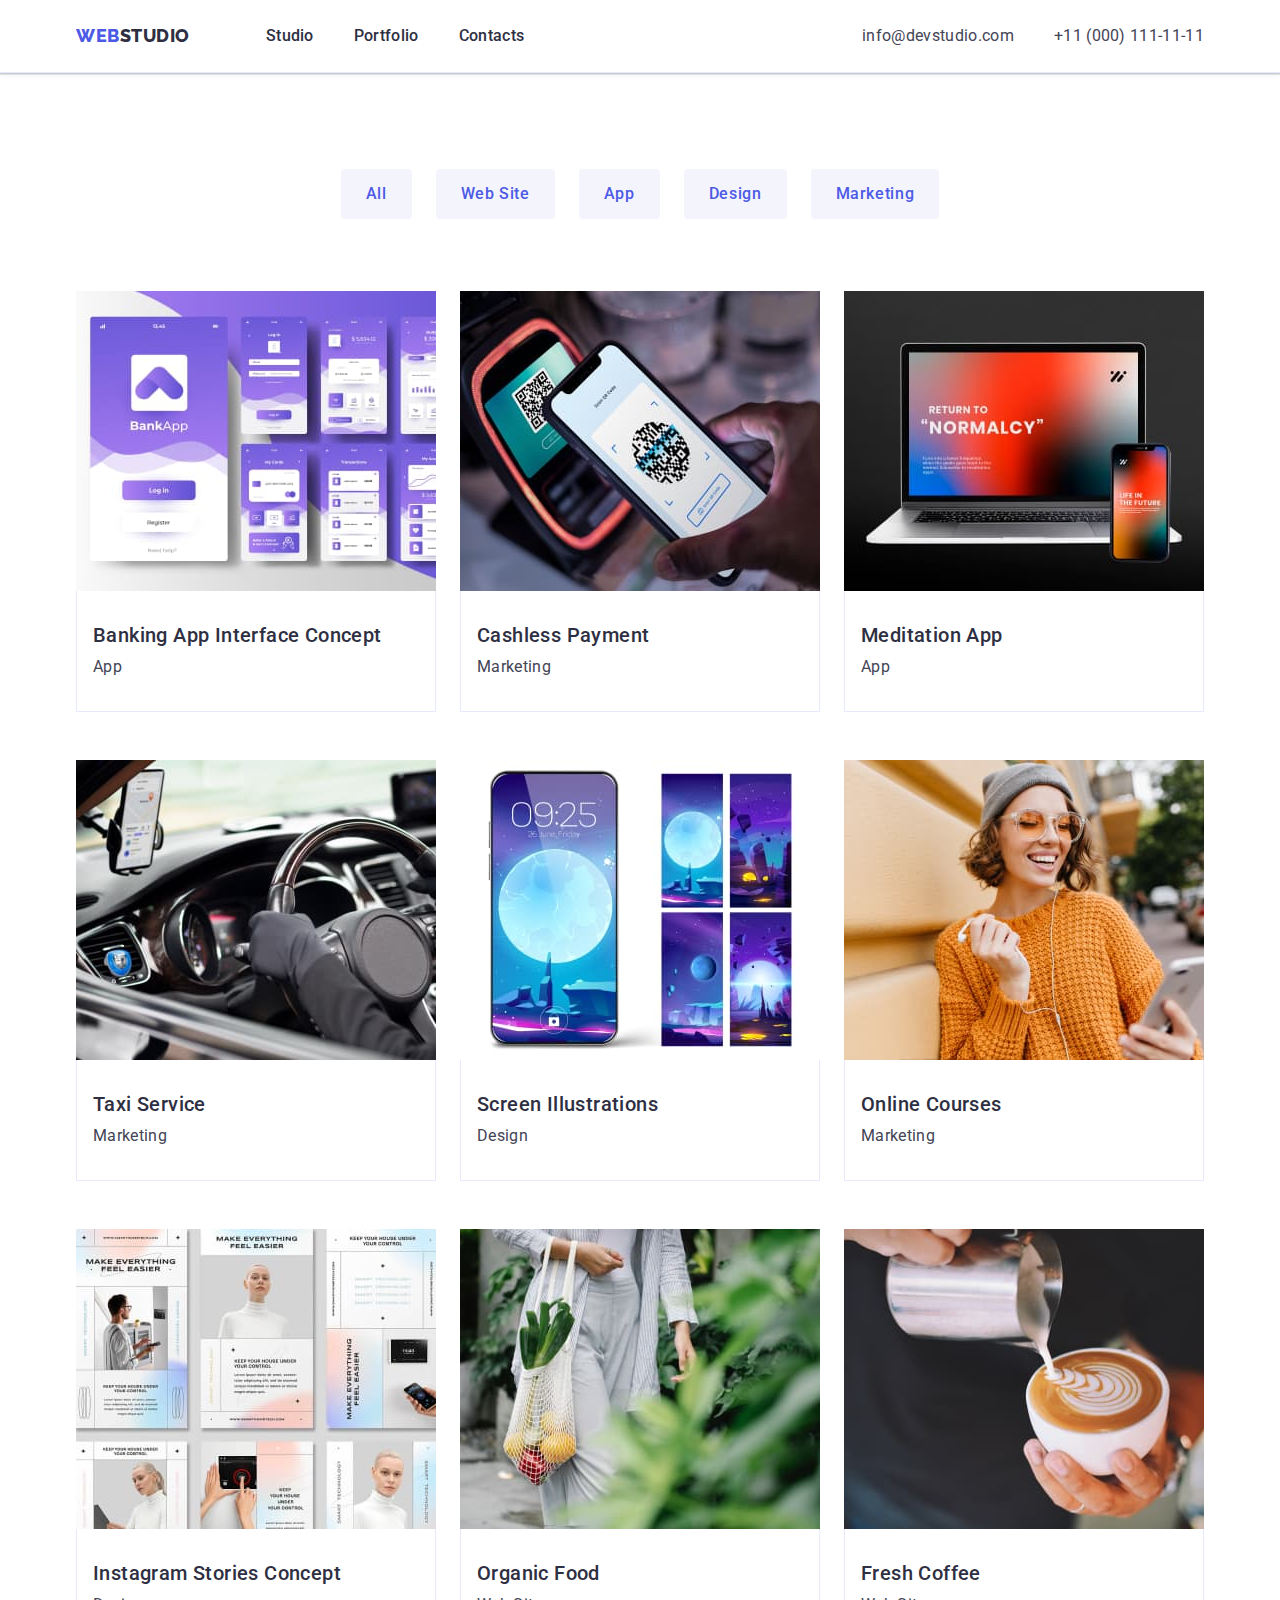
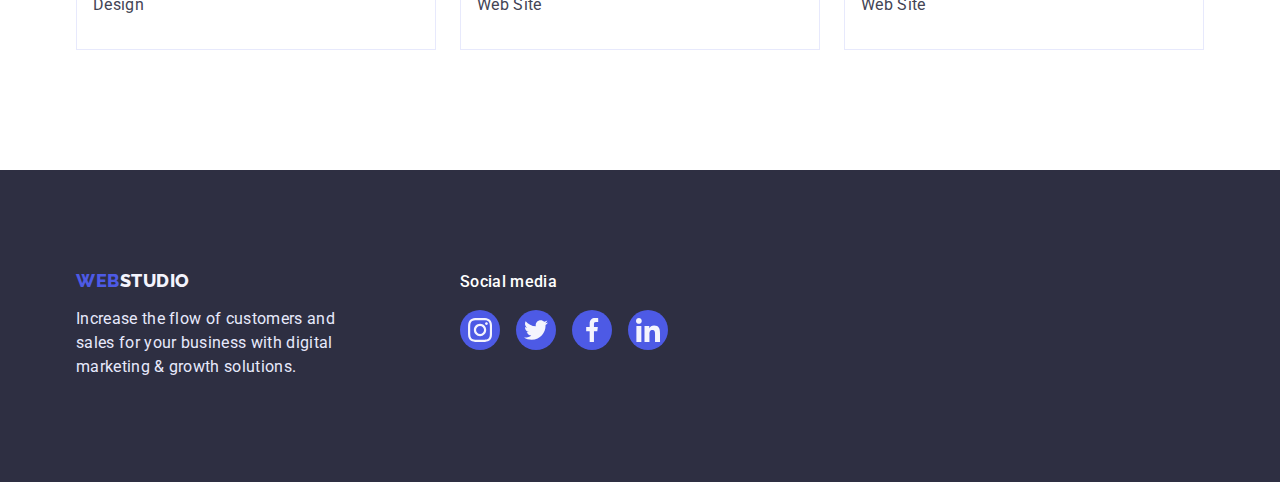
==== portfolio.html @ d2e01171 "Initial commit" ====
<!DOCTYPE html>
<html lang="en">
    <head>
        <meta charset="UTF-8">
        <meta http-equiv="X-UA-Compatible" content="IE=edge">
        <meta name="viewport" content="width=device-width, initial-scale=1.0">
        <title>Portfolio</title>
        <link rel="preconnect" href="https://fonts.googleapis.com">
        <link rel="preconnect" href="https://fonts.gstatic.com" crossorigin>
        <link rel="stylesheet" href="https://cdnjs.cloudflare.com/ajax/libs/modern-normalize/1.1.0/modern-normalize.min.css">
        <link
         href="https://fonts.googleapis.com/css2?family=Raleway:wght@800&family=Roboto:wght@400;500;700;900&display=swap"
         rel="stylesheet">
        <link rel="stylesheet" href="./css/styles.css">
    </head>
    <body>

        <!--Header section-->
            <!--Header section-->

        <header class="header ">
          <div class="header-container container">
              <nav class="header-nav"><a class="logo-web link" href="./index.html"> Web<span class="logo-studio link">Studio</span> </a>
                  <ul class="menu list">
                      <li class="menu-item"><a class="menu-link link site-nav-link" href="./index.html">Studio</a></li>
                      <li class="menu-item"><a class="menu-link link site-nav-link" href="./portfolio.html">Portfolio</a></li>
                      <li class="menu-item"><a class="menu-link link site-nav-link" href="">Contacts</a></li>
                  </ul>
              </nav>
              
                  <address class="contacts">
                      <ul class="contact-nav list">
                          <li class="contact-list"><a class="contact-info link" href="mailto:info@devstudio.com">info@devstudio.com</a></li>
                          <li class="contact-list"><a class="contact-info link" href="tel:+110001111111">+11 (000) 111-11-11</a></li>
                      </ul>
                  </address>  
          </div>       
      </header> 
        
    <main class="portfolio">
      <section class="portfolio-main">
        <div class="container">
          <h1 hidden>Portfolio</h1>
                <ul class="portfolio-btn-list list">
                  <li class="portfolio-btn-item"><button class="portfolio-btn filter-button" type="button">All</button></li>
                  <li class="portfolio-btn-item"><button class="portfolio-btn filter-button" type="button">Web Site</button></li>
                  <li class="portfolio-btn-item"><button class="portfolio-btn filter-button" type="button">App</button></li>
                  <li class="portfolio-btn-item"><button class="portfolio-btn filter-button" type="button">Design</button></li>
                  <li class="portfolio-btn-item"><button class="portfolio-btn filter-button" type="button">Marketing</button></li>
                </ul>

                <ul class="portfolio-list list">
                    <li class="portfolio-item">
                      <a class="link portfolio-link" href="">
                        <img class="portfolio-img"
                        src="./images/portfolio/banking-app-interface-concept.jpg"
                        alt="user interface concept"
                        width="360"
                        height="300">
                        <div class="container-content">
                          <h2 class="portfolio-list-title">Banking App Interface Concept</h2>
                          <p class="portfolio-list-text">App</p>
                        </div>                        
                      </a>
                    </li>

                    <li class="portfolio-item">
                      <a class="link portfolio-link" href="">
                        <img class="portfolio-img"
                        src="./images/portfolio/cashless-payment.jpg"
                        alt="payment terminal"
                        width="360"
                        height="300">
                        <div class="container-content">
                          <h2 class="portfolio-list-title">Cashless Payment</h2>
                          <p class="portfolio-list-text">Marketing</p>
                        </div>                       
                      </a>
                    </li>

                    <li class="portfolio-item">
                      <a class="link portfolio-link" href="">
                        <img class="portfolio-img"
                        src="./images/portfolio/meditation-app.jpg"
                        alt="laptop interface"
                        width="360"
                        height="300">
                        <div class="container-content">
                          <h2 class="portfolio-list-title">Meditation App</h2>
                          <p class="portfolio-list-text">App</p>
                        </div>                        
                      </a>
                    </li>

                    <li class="portfolio-item">
                      <a class="link portfolio-link" href="">
                        <img
                        src="./images/portfolio/taxi-service.jpg"
                        alt="driving man"
                        width="360"
                        height="300">
                        <div class="container-content">
                          <h2 class="portfolio-list-title">Taxi Service</h2>
                          <p class="portfolio-list-text">Marketing</p>
                        </div>                        
                      </a> 
                    </li>

                    <li class="portfolio-item">
                      <a class="link portfolio-link" href="">
                        <img
                        src="./images/portfolio/screen-illustration.jpg"
                        alt="screen illustration"
                        width="360"
                        height="300">
                        <div class="container-content">
                          <h2 class="portfolio-list-title">Screen Illustrations</h2>
                          <p class="portfolio-list-text">Design</p>
                        </div>                        
                      </a>
                    </li>

                    <li class="portfolio-item">
                      <a class="link portfolio-link" href="">
                        <img
                        src="./images/portfolio/online-courses.jpg"
                        alt="a student"
                        width="360"
                        height="300">
                        <div class="container-content">
                          <h2 class="portfolio-list-title">Online Courses</h2>
                          <p class="portfolio-list-text">Marketing</p>
                        </div>                      
                      </a> 
                    </li>

                    <li class="portfolio-item">
                      <a class="link portfolio-link" href="">
                        <img class="portfolio-img"
                        src="./images/portfolio/instagram-story-concept.jpg"
                        alt="callories app user interface"
                        width="360"
                        height="300">
                        <div class="container-content">
                          <h2 class="portfolio-list-title">Instagram Stories Concept</h2>
                          <p class="portfolio-list-text">Design</p>
                        </div>                      
                      </a>
                    </li>

                    <li class="portfolio-item">
                      <a class="link portfolio-link" href="">
                        <img class="portfolio-img"
                        src="./images/portfolio/organic-food.jpg"
                        alt="vegetables"
                        width="360"
                        height="300">
                        <div class="container-content">
                          <h2 class="portfolio-list-title">Organic Food</h2>
                          <p class="portfolio-list-text">Web Site</p>
                        </div>
                      </a>
                    </li>

                    <li class="portfolio-item">
                      <a class="link portfolio-link" href="">
                        <img class="portfolio-img"
                        src="./images/portfolio/fresh-coffee.jpg"
                        alt="man pouring coffee"
                        width="360"
                        height="300">
                        <div class="container-content">
                          <h2 class="portfolio-list-title">Fresh Coffee</h2>
                          <p class="portfolio-list-text">Web Site</p>
                        </div>
                      </a>
                    </li>
                </ul>
        </div>
        
      </section>
    </main>
      

    <!--Footer section-->
    <footer class="footer">
      <div class="container footer-container">
          <div class="footer-logo-container">
              <a class="logo-web link logo-footer" href="./index.html"> Web<span class="logo-studio link logo-studio-footer ">Studio</span></a>      
              <p class="info-footer">Increase the flow of customers and sales for your business with digital marketing & growth solutions.</p>
          </div> 

          <div class="footer-soc-container">
              <p class="title-media soc-text">Social media</p>
              <ul class="list soc-list soc-list-footer">
                  
                  <li class="soc-icons">
                      <a href="" class="soc-link soc-link-footer">
                          <svg class="soc-icon" width="24" height="24">
                              <use href="./images/icons.svg#icon-instagram-2"></use>
                          </svg> 
                      </a>
                  </li>
          
                  <li class="soc-icons">
                      <a href="" class="soc-link soc-link-footer">
                          <svg class="soc-icon" width="24" height="24">
                              <use href="./images/icons.svg#icon-twitter-1"></use>
                          </svg> 
                      </a>
                  </li>
          
                  <li class="soc-icons">
                      <a href="" class="soc-link soc-link-footer">
                          <svg class="soc-icon" width="24" height="24">
                              <use href="./images/icons.svg#icon-facebook-1"></use>
                          </svg> 
                      </a>
                  </li>

                  <li class="soc-icons">
                      <a href="" class="soc-link soc-link-footer">
                          <svg class="soc-icon" width="24" height="24">
                              <use href="./images/icons.svg#icon-linkedin-1"></use>
                          </svg> 
                      </a>
                  </li>

              </ul>
          </div>
      </div>    
  </footer>
    </body>

</html>
---- css/styles.css ----
:root {
  --white: #ffffff;
}

/* нет маркеров у списков */
.list {
  list-style: none;
  margin: 0;
  padding: 0;
}

 /* нет подчеркиваний ссылок */
.link {
  text-decoration: none;
}

/* курсор на кнопке */
button {
  font-family: inherit;
  cursor: pointer;
}

button:hover,
button:focus {
  background-color: #4D5AE5;
}

h1,
h2,
h3,
h4,
p {
  margin-top: 0;
  margin-bottom: 0;
}

ul,
ol {
  margin-top: 0;
  margin-bottom: 0;
  padding-left: 0;
}

img {
  display: block;
}

.container {
  width: 1158px;
  padding: 0 15px 0 15px;
  margin: 0 auto;
}

body {
  font-family: 'Roboto', sans-serif;
  color: #434455;
  background-color: #FFFFFF;
}

  /* Header */

  .header {
    border-bottom: 1px solid #e7e9fc;
    box-shadow: 0px 2px 1px rgba(46, 47, 66, 0.08),
    0px 1px 1px rgba(46, 47, 66, 0.16),
    0px 1px 6px rgba(46, 47, 66, 0.08);
}

.header-container {
  display: flex;
  align-items: center;
}
.menu {
  display: flex;
  gap: 40px;
  align-items: center;
}
.header-nav {
  display: flex;
  align-items: center;
}
.menu-item {
  padding-top: 24px; 
  padding-bottom: 24px;
}

.site-nav-link {
  padding: 24px 0 24px 0;
}

 .menu-link:hover,
 .menu-link:focus {
     color: #404BBF;
 }

 .contacts {
     font-style: normal;
     margin-left: auto;
 }

 .contact-info {
  font-family: 'Roboto', sans-serif;
  font-style: normal;
  font-weight: 400;
  font-size: 16px;
  line-height: 24px;
  letter-spacing: 0.02em;
  color: #434455;
  padding: 24px 0 24px 0;
 }

 .contact-info:hover,
 .contact-info:focus {
     color: #404BBF
 }
 
 .contact-nav {
  display: flex;
  gap: 40px;
  align-items: center;
  padding-top: 24px;  
  padding-bottom: 24px;
}

 .logo-studio {
 color: #2E2F42;
 }

 .logo-web {
     font-family: 'Raleway', sans-serif;
     font-weight: 800;
     font-size: 18px;
     line-height: 1.17;
     align-items: center;
     letter-spacing: 0.03em;
     text-transform: uppercase;
     color: #4D5AE5;
     display: flex; 
     display: inline-block;
     margin-right: 76px;
    
  }

 .menu-link {
 font-family: 'Roboto', sans-serif;
 font-style: normal;
 font-weight: 500;
 font-size: 16px;
 line-height: 1.5;
 letter-spacing: 0.02em;
 color: #2E2F42;
 }
 
 /* Ad section */

.hero-section {
  background: #2E2F42;
  padding-top: 188px;
  padding-bottom: 188px;
  max-width: 1440px;
  height: 600px;
  margin: 0 auto;
  background-image: linear-gradient(
    rgba(46, 47, 66, 0.7),
    rgba(46, 47, 66, 0.7)
),
url('../images/people-office.jpg');
  background-repeat: no-repeat;
  background-position: center;
  background-size: cover;
}

.hero-title {
  font-family: 'Roboto', sans-serif;
  font-style: normal;
  font-weight: 700;
  font-size: 56px;
  line-height: 1.07;
  text-align: center;
  letter-spacing: 0.02em;
  color: #FFFFFF;
  margin-bottom: 48px;
  width: 496px;
  margin-left: auto;
  margin-right: auto;
  font-size: 56px;
  max-width: 496px;
}

.hero-btn {
  background-color: #4D5AE5;
  font-family: 'Roboto', sans-serif;
  font-style: normal;
  font-weight: 500;
  font-size: 16px;
  height: 56px;
  line-height: 1.5;
  display: flex;
  align-items: center;
  letter-spacing: 0.04em;
  color: #FFFFFF;
  cursor: pointer;
  list-style: none;
  border-color: #4D5AE5;
  border-radius: 4px;
  border: none;
  padding: 16px 32px;
  min-width: 169px;
  margin-left: auto;
  margin-right: auto;
  display: block;
}
.hero-btn:hover,
.hero-btn:focus {
  background-color: #404BBF;
  color:#FFFFFF;
}
  
/* Section 1 */
.features-section {
  margin-top: 0;
  padding: 120px 0 120px 0;
}

.title {
  margin-bottom: 8px;
  margin-top: 0;
}

.hiden-index {
  position: absolute;
  width: 1px;
  height: 1px;
  margin: -1px;
  border: 0;
  padding: 0;
  white-space: nowrap;
  clip-path: inset(100%);
  clip: rect(0 0 0 0);
  overflow: hidden;
  margin-bottom: 8px;
} 

.features-list {
  display: flex;
 gap: 24px;
}

.features-title {
font-family: 'Roboto', sans-serif;
font-style: normal;
font-weight: 500;
font-size: 20px;
line-height: 1.2;
letter-spacing: 0.02em;
color: #2E2F42;
}
.features-text {
  font-family: 'Roboto', sans-serif;
font-style: normal;
font-weight: 400;
font-size: 16px;
line-height: 1.5;
letter-spacing: 0.02em;
color: #434455;
}

.features-item {
  width: calc((100% - 72px) / 4);
}

.feature-icons {
  display: flex;
  align-items: center;
  justify-content: center;
  background-color: #F4F4FD;
  height: 112px;
  border-radius: 4px;
  margin-bottom: 8px;
}
 
/* We doing */
.section-title {
font-family: 'Roboto', sans-serif;
font-style: normal;
font-weight: 700;
font-size: 36px;
line-height: 1.11;
text-align: center;
letter-spacing: 0.02em;
text-transform: capitalize;
color: #2E2F42;
margin-bottom: 72px;

}
.work-section {
  padding-bottom: 120px;
}

.work-list {
    display: flex;
    gap: 24px;
}

.portfolio-list-title {
  font-family: 'Roboto', sans-serif;
  font-style: normal;
  font-weight: 500;
  font-size: 20px;
  line-height: 1.2;
  letter-spacing: 0.02em;
  color: #2E2F42;
  margin-bottom: 8px;
  margin-top: 0;
}

.portfolio-list-text {
font-family: 'Roboto', sans-serif;
font-style: normal;
font-weight: 400;
font-size: 16px;
line-height: 1.5;
text-align: center;
letter-spacing: 0.02em;
color: #434455;
}

.team-section {
  padding: 120px 0 120px 0;
}

.team-worker {
  font-family: 'Roboto', sans-serif;
  font-style: normal;
  font-weight: 500;
  font-size: 20px;
  line-height: 1.2;
  text-align: center;
  letter-spacing: 0.02em;
  color: #2E2F42;
  text-align: center;
  margin-bottom: 8px;
  margin-top: 0;
}

.work-list {
  display: flex;
  gap: 24px;
}

.team-item  {
  background-color: #FFFFFF;
  text-align: center;
  width: calc((100% - 72px) / 4);
  border-radius: 0px 0px 4px 4px;
}

.team-profession {
  font-family: 'Roboto', sans-serif;
font-style: normal;
font-weight: 400;
font-size: 16px;
line-height: 1.5;
text-align: center;
letter-spacing: 0.02em;
color: #434455;
text-align: center;
margin-bottom: 8px;
}

.team-section {
  background-color: #F4F4FD
}

.team-list {
    display: flex;
    justify-content: center;
    gap: 24px;
}

.team-item {
  background-color: #FFFFFF;
  box-shadow: 0px 1px 6px rgba(46, 47, 66, 0.08),
              0px 1px 1px rgba(46, 47, 66, 0.16),
              0px 2px 1px rgba(46, 47, 66, 0.08);
  border-radius: 0 0 4px 4px;
}

.team-card {
  padding: 32px 0px;
  border-radius: 0px 0px 4px 4px;
}

.soc-list {
  display: flex;
  justify-content: center;
  gap: 24px;
}

.soc-icons {
  width: 40px;
  height: 40px;
}

.soc-icon {
  fill: #F4F4FD;;
}

.soc-link {
  width: 100%;
  height: 100%;
  background: #4D5AE5;;
  border-radius: 50%;
  display: flex;
  align-items: center;
  justify-content: center;
  cursor: pointer;
 
}

.soc-link:hover,
.soc-link:focus {
  background: #404bbf;
}

/* Customers */

.customers {
  padding-top: 120px;
  padding-bottom: 120px;
}

.customers-title{
  font-size: 36px;
  line-height: 1.1;
  color: #2E2F42;
  margin-bottom: 72px;
  text-align: center;
}

.customers-list {
  display: flex;
  gap: 24px;
}

.customers-item {
  width: calc((100% - 120px) / 6);
  height: 88px;
}

.customers-link {
  height: 100%;
  width: 100%;
  border: 1px solid #8e8f99;

  color: #8e8f99;

  border-radius: 4px;
  display: flex;
  align-items: center;
  justify-content: center;
}

.customers-link:hover,
.customers-link:focus {
  border-color: #404bbf;
  color: #404bbf;
}

.logo {
  fill: currentColor;
}

/* Footer section */
.footer {
  background: #2e2f42;
  height: 312px;
  padding: 100px 0;
}

.footer-container {
  align-items: baseline;
  display: flex;
  gap: 120px;
}

.footer-logo-container {
  margin-right: 0;
  width: 264px;
  gap: 120px;
}

.info-footer {
  font-size: 16px;
  line-height: 1.5;
  letter-spacing: 0.02em;
  color: #E7E9FC;
  margin: 0;
  
}

  .logo-studio-footer { 
  color: #F4F4FD;
  text-decoration-line: none;
}

.logo-studio-footer:visited {
    color: #f4f4fd;
}

.logo-footer {
  margin-bottom: 16px;
}

.footer-soc-container {
  display: block;
}

.soc-list-footer {
  gap: 16px;
}

.soc-text {
margin-bottom: 16px;
font-weight: 500;
font-size: 16px;
line-height: 24px;
letter-spacing: 0.02em;
color: #FFFFFF;
}

.soc-link-footer:hover,
.soc-link-footer:focus {
  background: #31d0aa;
}

/* Portfolio Page */

.container-content {
  padding: 32px 16px;
  border: 1px solid #e7e9fc;
  border-top: none;
}

.portfolio-item {
  width: calc((100% - 48px) / 3);
}

.portfolio-list-text {
  display: inline-block;
  font-size: 16px;
  font-weight: 400;
  line-height: 1.5;
  letter-spacing: 0.02em;
  margin: 0; 
  color: #434455;
  }

.portfolio-main {
  padding-top: 96px;
  padding-bottom: 120px;

}

.filter-button {
  font-family: 'Roboto', sans-serif;
  border-radius: 4px;
  padding: 12px 24px;
  border: 1px solid #e7e9fc;

}

.filter-button:hover,
.filter-button:focus {
  border: 1px solid transparent;
  box-shadow: 0px 3px 1px rgba(0, 0, 0, 0.1),
      0px 2px 1px rgba(0, 0, 0, 0.08),
      0px 2px 2px rgba(0, 0, 0, 0.12);;
}

.portfolio-list {
  display: flex;
  flex-wrap: wrap;
  row-gap: 48px;
  column-gap: 24px;
}

.portfolio-link {
  display: block;
}

.portfolio-link:hover,
.portfolio-link:focus {
  box-shadow: 0px 1px 6px rgba(46, 47, 66, 0.08),
               0px 1px 1px rgba(46, 47, 66, 0.16),
              0px 2px 1px rgba(46, 47, 66, 0.08);
}

.portfolio-btn {
  font-family: 'Roboto', sans-serif;
  border-radius: 4px;
  padding: 12px 24px;
  border: 1px solid #e7e9fc;
  font-style: normal;
  font-weight: 500;
  font-size: 16px;
  line-height: 24px;
  display: flex;
  align-items: center;
  text-align: center;
  letter-spacing: 0.04em;
  color: #4D5AE5; 
  background: #F4F4FD;
  border: 1px solid transparent;
        }

.portfolio-btn:hover,
.portfolio-btn:focus {
  border: 1px solid transparent;
  color: #FFFFFF;
  background: #404BBF;
  cursor: pointer;
}

.portfolio-btn-list {
  list-style: none;
  display: flex;
  gap: 24px;
  justify-content: center;
  margin-bottom: 72px;
  }
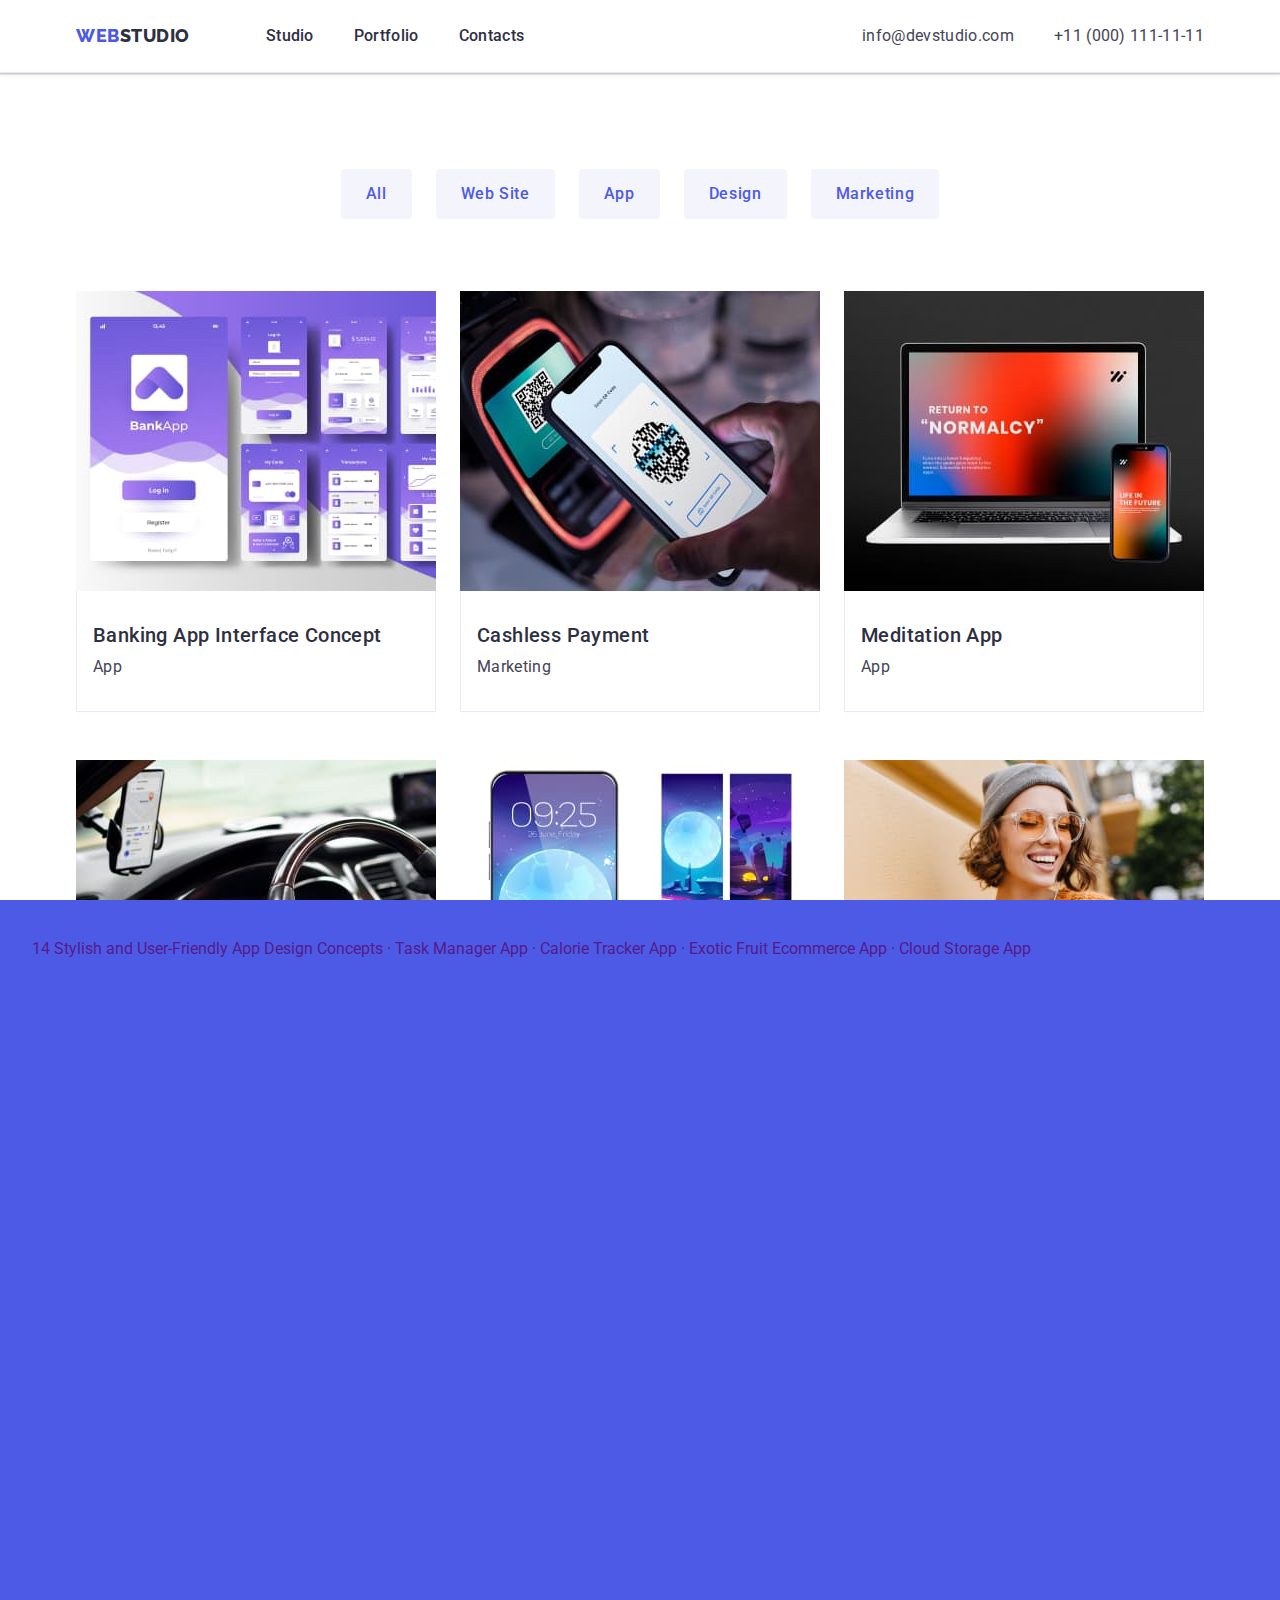
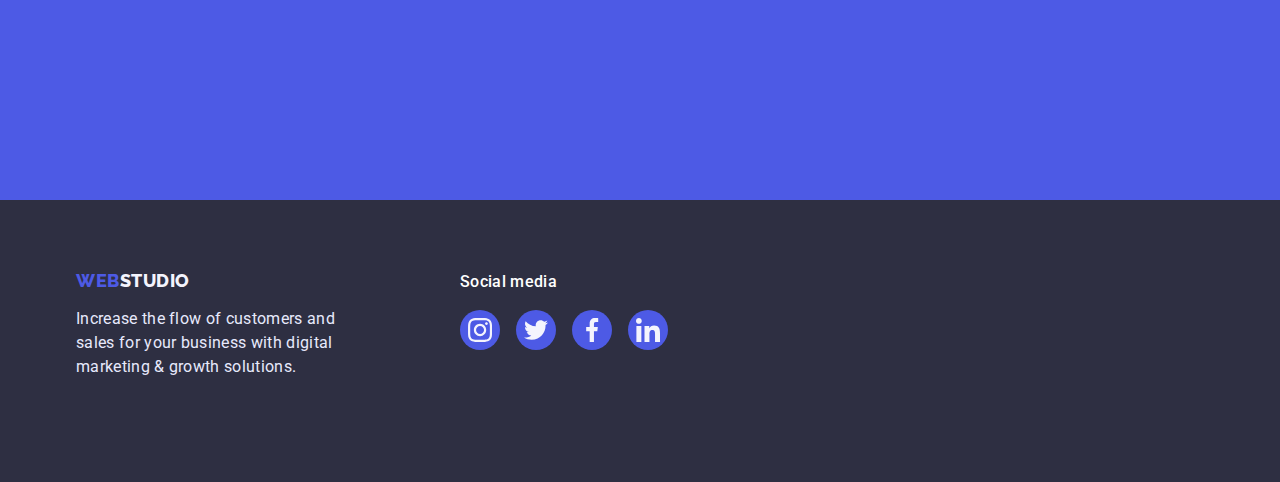
==== commit 8d500336: "color" ====
--- a/portfolio.html
+++ b/portfolio.html
@@ -53,10 +53,15 @@
                     <li class="portfolio-item">
                       <a class="link portfolio-link" href="">
                         <img class="portfolio-img"
-                        src="./images/portfolio/banking-app-interface-concept.jpg"
-                        alt="user interface concept"
-                        width="360"
-                        height="300">
+                          src="./images/portfolio/banking-app-interface-concept.jpg"
+                          alt="user interface concept"
+                          width="360"
+                          height="300">
+
+                        <div class="overlay"> <p class="card-info">14 Stylish and User-Friendly App Design Concepts · Task Manager App · Calorie Tracker App · Exotic Fruit Ecommerce App ·
+                          Cloud Storage App </p>
+                        </div>
+
                         <div class="container-content">
                           <h2 class="portfolio-list-title">Banking App Interface Concept</h2>
                           <p class="portfolio-list-text">App</p>
@@ -67,10 +72,15 @@
                     <li class="portfolio-item">
                       <a class="link portfolio-link" href="">
                         <img class="portfolio-img"
-                        src="./images/portfolio/cashless-payment.jpg"
-                        alt="payment terminal"
-                        width="360"
-                        height="300">
+                         src="./images/portfolio/cashless-payment.jpg"
+                         alt="payment terminal"
+                         width="360"
+                         height="300">
+
+                        <div class="overlay"> <p class="card-info">14 Stylish and User-Friendly App Design Concepts · Task Manager App · Calorie Tracker App · Exotic Fruit Ecommerce App ·
+                          Cloud Storage App </p>
+                        </div>
+
                         <div class="container-content">
                           <h2 class="portfolio-list-title">Cashless Payment</h2>
                           <p class="portfolio-list-text">Marketing</p>
@@ -81,10 +91,15 @@
                     <li class="portfolio-item">
                       <a class="link portfolio-link" href="">
                         <img class="portfolio-img"
-                        src="./images/portfolio/meditation-app.jpg"
-                        alt="laptop interface"
-                        width="360"
-                        height="300">
+                         src="./images/portfolio/meditation-app.jpg"
+                         alt="laptop interface"
+                         width="360"
+                         height="300">
+
+                        <div class="overlay"> <p class="card-info">14 Stylish and User-Friendly App Design Concepts · Task Manager App · Calorie Tracker App · Exotic Fruit Ecommerce App ·
+                          Cloud Storage App </p>
+                        </div>
+
                         <div class="container-content">
                           <h2 class="portfolio-list-title">Meditation App</h2>
                           <p class="portfolio-list-text">App</p>
@@ -95,10 +110,15 @@
                     <li class="portfolio-item">
                       <a class="link portfolio-link" href="">
                         <img
-                        src="./images/portfolio/taxi-service.jpg"
-                        alt="driving man"
-                        width="360"
-                        height="300">
+                         src="./images/portfolio/taxi-service.jpg"
+                         alt="driving man"
+                         width="360"
+                         height="300">
+
+                        <div class="overlay"> <p class="card-info">14 Stylish and User-Friendly App Design Concepts · Task Manager App · Calorie Tracker App · Exotic Fruit Ecommerce App ·
+                          Cloud Storage App </p>
+                        </div>
+
                         <div class="container-content">
                           <h2 class="portfolio-list-title">Taxi Service</h2>
                           <p class="portfolio-list-text">Marketing</p>
@@ -109,10 +129,15 @@
                     <li class="portfolio-item">
                       <a class="link portfolio-link" href="">
                         <img
-                        src="./images/portfolio/screen-illustration.jpg"
-                        alt="screen illustration"
-                        width="360"
-                        height="300">
+                         src="./images/portfolio/screen-illustration.jpg"
+                         alt="screen illustration"
+                         width="360"
+                         height="300">
+
+                        <div class="overlay"> <p class="card-info">14 Stylish and User-Friendly App Design Concepts · Task Manager App · Calorie Tracker App · Exotic Fruit Ecommerce App ·
+                          Cloud Storage App </p>
+                        </div>
+
                         <div class="container-content">
                           <h2 class="portfolio-list-title">Screen Illustrations</h2>
                           <p class="portfolio-list-text">Design</p>
@@ -123,10 +148,15 @@
                     <li class="portfolio-item">
                       <a class="link portfolio-link" href="">
                         <img
-                        src="./images/portfolio/online-courses.jpg"
-                        alt="a student"
-                        width="360"
-                        height="300">
+                         src="./images/portfolio/online-courses.jpg"
+                         alt="a student"
+                         width="360"
+                         height="300">
+
+                        <div class="overlay"> <p class="card-info">14 Stylish and User-Friendly App Design Concepts · Task Manager App · Calorie Tracker App · Exotic Fruit Ecommerce App ·
+                          Cloud Storage App </p>
+                        </div>
+
                         <div class="container-content">
                           <h2 class="portfolio-list-title">Online Courses</h2>
                           <p class="portfolio-list-text">Marketing</p>
@@ -137,10 +167,15 @@
                     <li class="portfolio-item">
                       <a class="link portfolio-link" href="">
                         <img class="portfolio-img"
-                        src="./images/portfolio/instagram-story-concept.jpg"
-                        alt="callories app user interface"
-                        width="360"
-                        height="300">
+                         src="./images/portfolio/instagram-story-concept.jpg"
+                         alt="callories app user interface"
+                         width="360"
+                         height="300">
+
+                        <div class="overlay"> <p class="card-info">14 Stylish and User-Friendly App Design Concepts · Task Manager App · Calorie Tracker App · Exotic Fruit Ecommerce App ·
+                          Cloud Storage App </p>
+                        </div>
+
                         <div class="container-content">
                           <h2 class="portfolio-list-title">Instagram Stories Concept</h2>
                           <p class="portfolio-list-text">Design</p>
@@ -151,10 +186,15 @@
                     <li class="portfolio-item">
                       <a class="link portfolio-link" href="">
                         <img class="portfolio-img"
-                        src="./images/portfolio/organic-food.jpg"
-                        alt="vegetables"
-                        width="360"
-                        height="300">
+                         src="./images/portfolio/organic-food.jpg"
+                         alt="vegetables"
+                         width="360"
+                         height="300">
+
+                        <div class="overlay"> <p class="card-info">14 Stylish and User-Friendly App Design Concepts · Task Manager App · Calorie Tracker App · Exotic Fruit Ecommerce App ·
+                          Cloud Storage App </p>
+                        </div>
+
                         <div class="container-content">
                           <h2 class="portfolio-list-title">Organic Food</h2>
                           <p class="portfolio-list-text">Web Site</p>
@@ -165,10 +205,15 @@
                     <li class="portfolio-item">
                       <a class="link portfolio-link" href="">
                         <img class="portfolio-img"
-                        src="./images/portfolio/fresh-coffee.jpg"
-                        alt="man pouring coffee"
-                        width="360"
-                        height="300">
+                         src="./images/portfolio/fresh-coffee.jpg"
+                         alt="man pouring coffee"
+                         width="360"
+                         height="300">
+
+<div class="overlay"> <p class="card-info">14 Stylish and User-Friendly App Design Concepts · Task Manager App · Calorie Tracker App · Exotic Fruit Ecommerce App ·
+                          Cloud Storage App </p>
+                        </div>
+
                         <div class="container-content">
                           <h2 class="portfolio-list-title">Fresh Coffee</h2>
                           <p class="portfolio-list-text">Web Site</p>
--- a/css/styles.css
+++ b/css/styles.css
@@ -1,6 +1,115 @@
 :root {
   --white: #ffffff;
-}
+  --iris: #4D5AE5;
+  --ordinary-color: #434455;
+  --title-color: #2E2F42;
+  --button-bg: #F4F4FD;
+  --button-bg-hover: #404BBF;
+  --borders: #E7E9FC;  
+
+  --timing-duration: 250ms;
+  --timing-animation: cubic-bezier(0.4, 0, 0.2, 1);
+
+}
+
+/*
+  --company-link: #afb1b8;
+}
+
+
+
+/* Палитра
+текс #434455
+заголовок #2E2F42
+фон #2E2F42
+акцент #4D5AE5
+*/
+
+/* Шрифты
+font-family: 'Raleway', sans-serif;
+font-family: 'Roboto', sans-serif;
+*/
+
+/* Modal window *//*
+.backdrop {
+  position: fixed;
+  top: 0;
+  left: 0;
+
+  width: 100%;
+  height: 100%;
+
+  visibility: visible;
+  background: rgba(46, 47, 66, 0.4);
+
+          transition: visibility  var(--timing-duration) var(--timing-animation),
+          opacity var(--timing-duration) var(--timing-animation);
+}
+
+.backdrop.is-hidden {
+  visibility: hidden;
+  opacity: 0;
+  pointer-events: none;
+  
+}
+
+.modal-window {
+  position: absolute;
+  top: 50%;
+  left: 50%;
+  transform: translate(-50%, -50%) scale(1);
+  transition: transform var(--timing-duration) var(--timing-animation);
+
+  min-width: 408px;
+  min-height: 576px;
+  background-color: #FCFCFC;
+}
+
+.backdrop.is-hidden .modal-window {
+  transform: translate(-50%, -50%)  scale(1.5);
+}
+
+.modal-window-button {
+  position: absolute;
+  top: 24px;
+  right: 24px;
+  width: 24px;
+  height: 24px;
+  background-color: #E7E9FC;
+  border-radius: 50%;
+  border: 1px solid rgba(0, 0, 0, 0.1);
+  cursor: pointer;
+  transition-property: background-color;
+  transition-duration: var(--timing-duration);
+  transition-timing-function: var(--timing-animation);
+  
+}
+
+.modal-window-button:active {
+  
+  background-color: #404BBF;
+}
+
+.modal-window-icon {
+      transition-property: fill;
+          transition-duration: var(--timing-duration);
+          transition-timing-function: var(--timing-animation);
+}
+
+.modal-window-icon {
+  fill: #2E2F42;
+
+}
+
+.modal-window-button:active .modal-window-icon {
+  fill: #FFFFFF;
+  ;
+}
+*/
+
+
+
+
 
 /* нет маркеров у списков */
 .list {
@@ -22,7 +131,7 @@
 
 button:hover,
 button:focus {
-  background-color: #4D5AE5;
+  background-color: var(--iris);
 }
 
 h1,
@@ -53,14 +162,14 @@
 
 body {
   font-family: 'Roboto', sans-serif;
-  color: #434455;
-  background-color: #FFFFFF;
+  color: var(--ordinary-color);
+  background-color: var(--white);
 }
 
   /* Header */
 
   .header {
-    border-bottom: 1px solid #e7e9fc;
+    border-bottom: 1px solid var(--borders);
     box-shadow: 0px 2px 1px rgba(46, 47, 66, 0.08),
     0px 1px 1px rgba(46, 47, 66, 0.16),
     0px 1px 6px rgba(46, 47, 66, 0.08);
@@ -90,7 +199,7 @@
 
  .menu-link:hover,
  .menu-link:focus {
-     color: #404BBF;
+     color: var(--button-bg-hover);
  }
 
  .contacts {
@@ -105,13 +214,13 @@
   font-size: 16px;
   line-height: 24px;
   letter-spacing: 0.02em;
-  color: #434455;
+  color: var(--ordinary-color);
   padding: 24px 0 24px 0;
  }
 
  .contact-info:hover,
  .contact-info:focus {
-     color: #404BBF
+     color: var(--button-bg-hover);
  }
  
  .contact-nav {
@@ -123,7 +232,7 @@
 }
 
  .logo-studio {
- color: #2E2F42;
+ color: var(--title-color);
  }
 
  .logo-web {
@@ -134,7 +243,7 @@
      align-items: center;
      letter-spacing: 0.03em;
      text-transform: uppercase;
-     color: #4D5AE5;
+     color: var(--iris);
      display: flex; 
      display: inline-block;
      margin-right: 76px;
@@ -148,13 +257,13 @@
  font-size: 16px;
  line-height: 1.5;
  letter-spacing: 0.02em;
- color: #2E2F42;
+ color: var(--title-color);
  }
  
  /* Ad section */
 
 .hero-section {
-  background: #2E2F42;
+  background: var(--title-color);
   padding-top: 188px;
   padding-bottom: 188px;
   max-width: 1440px;
@@ -178,7 +287,7 @@
   line-height: 1.07;
   text-align: center;
   letter-spacing: 0.02em;
-  color: #FFFFFF;
+  color: var(--white);
   margin-bottom: 48px;
   width: 496px;
   margin-left: auto;
@@ -188,7 +297,7 @@
 }
 
 .hero-btn {
-  background-color: #4D5AE5;
+  background-color: var(--iris);
   font-family: 'Roboto', sans-serif;
   font-style: normal;
   font-weight: 500;
@@ -198,10 +307,10 @@
   display: flex;
   align-items: center;
   letter-spacing: 0.04em;
-  color: #FFFFFF;
+  color: var(--white);
   cursor: pointer;
   list-style: none;
-  border-color: #4D5AE5;
+  border-color: var(--iris);
   border-radius: 4px;
   border: none;
   padding: 16px 32px;
@@ -212,8 +321,8 @@
 }
 .hero-btn:hover,
 .hero-btn:focus {
-  background-color: #404BBF;
-  color:#FFFFFF;
+  background-color: var(--button-bg-hover);
+  color: var(--white);
 }
   
 /* Section 1 */
@@ -253,7 +362,7 @@
 font-size: 20px;
 line-height: 1.2;
 letter-spacing: 0.02em;
-color: #2E2F42;
+color: var(--title-color);
 }
 .features-text {
   font-family: 'Roboto', sans-serif;
@@ -262,7 +371,7 @@
 font-size: 16px;
 line-height: 1.5;
 letter-spacing: 0.02em;
-color: #434455;
+color: var(--ordinary-color);
 }
 
 .features-item {
@@ -273,7 +382,7 @@
   display: flex;
   align-items: center;
   justify-content: center;
-  background-color: #F4F4FD;
+  background-color: var(--button-bg);
   height: 112px;
   border-radius: 4px;
   margin-bottom: 8px;
@@ -289,7 +398,7 @@
 text-align: center;
 letter-spacing: 0.02em;
 text-transform: capitalize;
-color: #2E2F42;
+color: var(--title-color);
 margin-bottom: 72px;
 
 }
@@ -309,7 +418,7 @@
   font-size: 20px;
   line-height: 1.2;
   letter-spacing: 0.02em;
-  color: #2E2F42;
+  color: var(--title-color);
   margin-bottom: 8px;
   margin-top: 0;
 }
@@ -322,7 +431,7 @@
 line-height: 1.5;
 text-align: center;
 letter-spacing: 0.02em;
-color: #434455;
+color: var(--ordinary-color);
 }
 
 .team-section {
@@ -337,7 +446,7 @@
   line-height: 1.2;
   text-align: center;
   letter-spacing: 0.02em;
-  color: #2E2F42;
+  color: var(--title-color);
   text-align: center;
   margin-bottom: 8px;
   margin-top: 0;
@@ -349,7 +458,7 @@
 }
 
 .team-item  {
-  background-color: #FFFFFF;
+  background-color: var(--white);
   text-align: center;
   width: calc((100% - 72px) / 4);
   border-radius: 0px 0px 4px 4px;
@@ -363,13 +472,13 @@
 line-height: 1.5;
 text-align: center;
 letter-spacing: 0.02em;
-color: #434455;
+color: var(--ordinary-color);
 text-align: center;
 margin-bottom: 8px;
 }
 
 .team-section {
-  background-color: #F4F4FD
+  background-color: var(--button-bg)
 }
 
 .team-list {
@@ -379,7 +488,7 @@
 }
 
 .team-item {
-  background-color: #FFFFFF;
+  background-color: var(--white);
   box-shadow: 0px 1px 6px rgba(46, 47, 66, 0.08),
               0px 1px 1px rgba(46, 47, 66, 0.16),
               0px 2px 1px rgba(46, 47, 66, 0.08);
@@ -403,13 +512,13 @@
 }
 
 .soc-icon {
-  fill: #F4F4FD;;
+  fill: var(--button-bg);
 }
 
 .soc-link {
   width: 100%;
   height: 100%;
-  background: #4D5AE5;;
+  background: var(--iris);
   border-radius: 50%;
   display: flex;
   align-items: center;
@@ -420,7 +529,7 @@
 
 .soc-link:hover,
 .soc-link:focus {
-  background: #404bbf;
+  background: var(--button-bg-hover);
 }
 
 /* Customers */
@@ -433,7 +542,7 @@
 .customers-title{
   font-size: 36px;
   line-height: 1.1;
-  color: #2E2F42;
+  color: var(--title-color);
   margin-bottom: 72px;
   text-align: center;
 }
@@ -463,8 +572,8 @@
 
 .customers-link:hover,
 .customers-link:focus {
-  border-color: #404bbf;
-  color: #404bbf;
+  border-color: var(--button-bg-hover);
+  color: var(--button-bg-hover);
 }
 
 .logo {
@@ -473,7 +582,7 @@
 
 /* Footer section */
 .footer {
-  background: #2e2f42;
+  background: var(--title-color);
   height: 312px;
   padding: 100px 0;
 }
@@ -494,18 +603,18 @@
   font-size: 16px;
   line-height: 1.5;
   letter-spacing: 0.02em;
-  color: #E7E9FC;
+  color: var(--borders);
   margin: 0;
   
 }
 
   .logo-studio-footer { 
-  color: #F4F4FD;
+  color: var(--button-bg);
   text-decoration-line: none;
 }
 
 .logo-studio-footer:visited {
-    color: #f4f4fd;
+    color: var(--button-bg);
 }
 
 .logo-footer {
@@ -526,7 +635,7 @@
 font-size: 16px;
 line-height: 24px;
 letter-spacing: 0.02em;
-color: #FFFFFF;
+color:var(--white);
 }
 
 .soc-link-footer:hover,
@@ -538,7 +647,7 @@
 
 .container-content {
   padding: 32px 16px;
-  border: 1px solid #e7e9fc;
+  border: 1px solid var(--borders);
   border-top: none;
 }
 
@@ -553,7 +662,7 @@
   line-height: 1.5;
   letter-spacing: 0.02em;
   margin: 0; 
-  color: #434455;
+  color: var(--ordinary-color);
   }
 
 .portfolio-main {
@@ -566,7 +675,7 @@
   font-family: 'Roboto', sans-serif;
   border-radius: 4px;
   padding: 12px 24px;
-  border: 1px solid #e7e9fc;
+  border: 1px solid var(--borders);
 
 }
 
@@ -600,7 +709,7 @@
   font-family: 'Roboto', sans-serif;
   border-radius: 4px;
   padding: 12px 24px;
-  border: 1px solid #e7e9fc;
+  border: 1px solid var(--borders);
   font-style: normal;
   font-weight: 500;
   font-size: 16px;
@@ -609,16 +718,16 @@
   align-items: center;
   text-align: center;
   letter-spacing: 0.04em;
-  color: #4D5AE5; 
-  background: #F4F4FD;
+  color: var(--iris); 
+  background: var(--button-bg);
   border: 1px solid transparent;
         }
 
 .portfolio-btn:hover,
 .portfolio-btn:focus {
   border: 1px solid transparent;
-  color: #FFFFFF;
-  background: #404BBF;
+  color: var(--white);
+  background: var(--button-bg-hover);
   cursor: pointer;
 }
 
@@ -629,3 +738,25 @@
   justify-content: center;
   margin-bottom: 72px;
   }
+
+  /*.parrent {
+    position: relative;
+    overflow: hidden;
+}
+
+*/
+  .overlay {
+    position: absolute;
+    display: inline-block;
+    padding-top: 40px;
+    padding-left: 32px;
+    padding-right: 32px;
+    top: 100%;
+    left: 0;
+    background: var(--iris);
+    width: 100%;
+    height: 100%;
+    transition-property: transform;
+    transition-duration: var(--timing-duration);
+    transition-timing-function: var(--timing-animation);
+}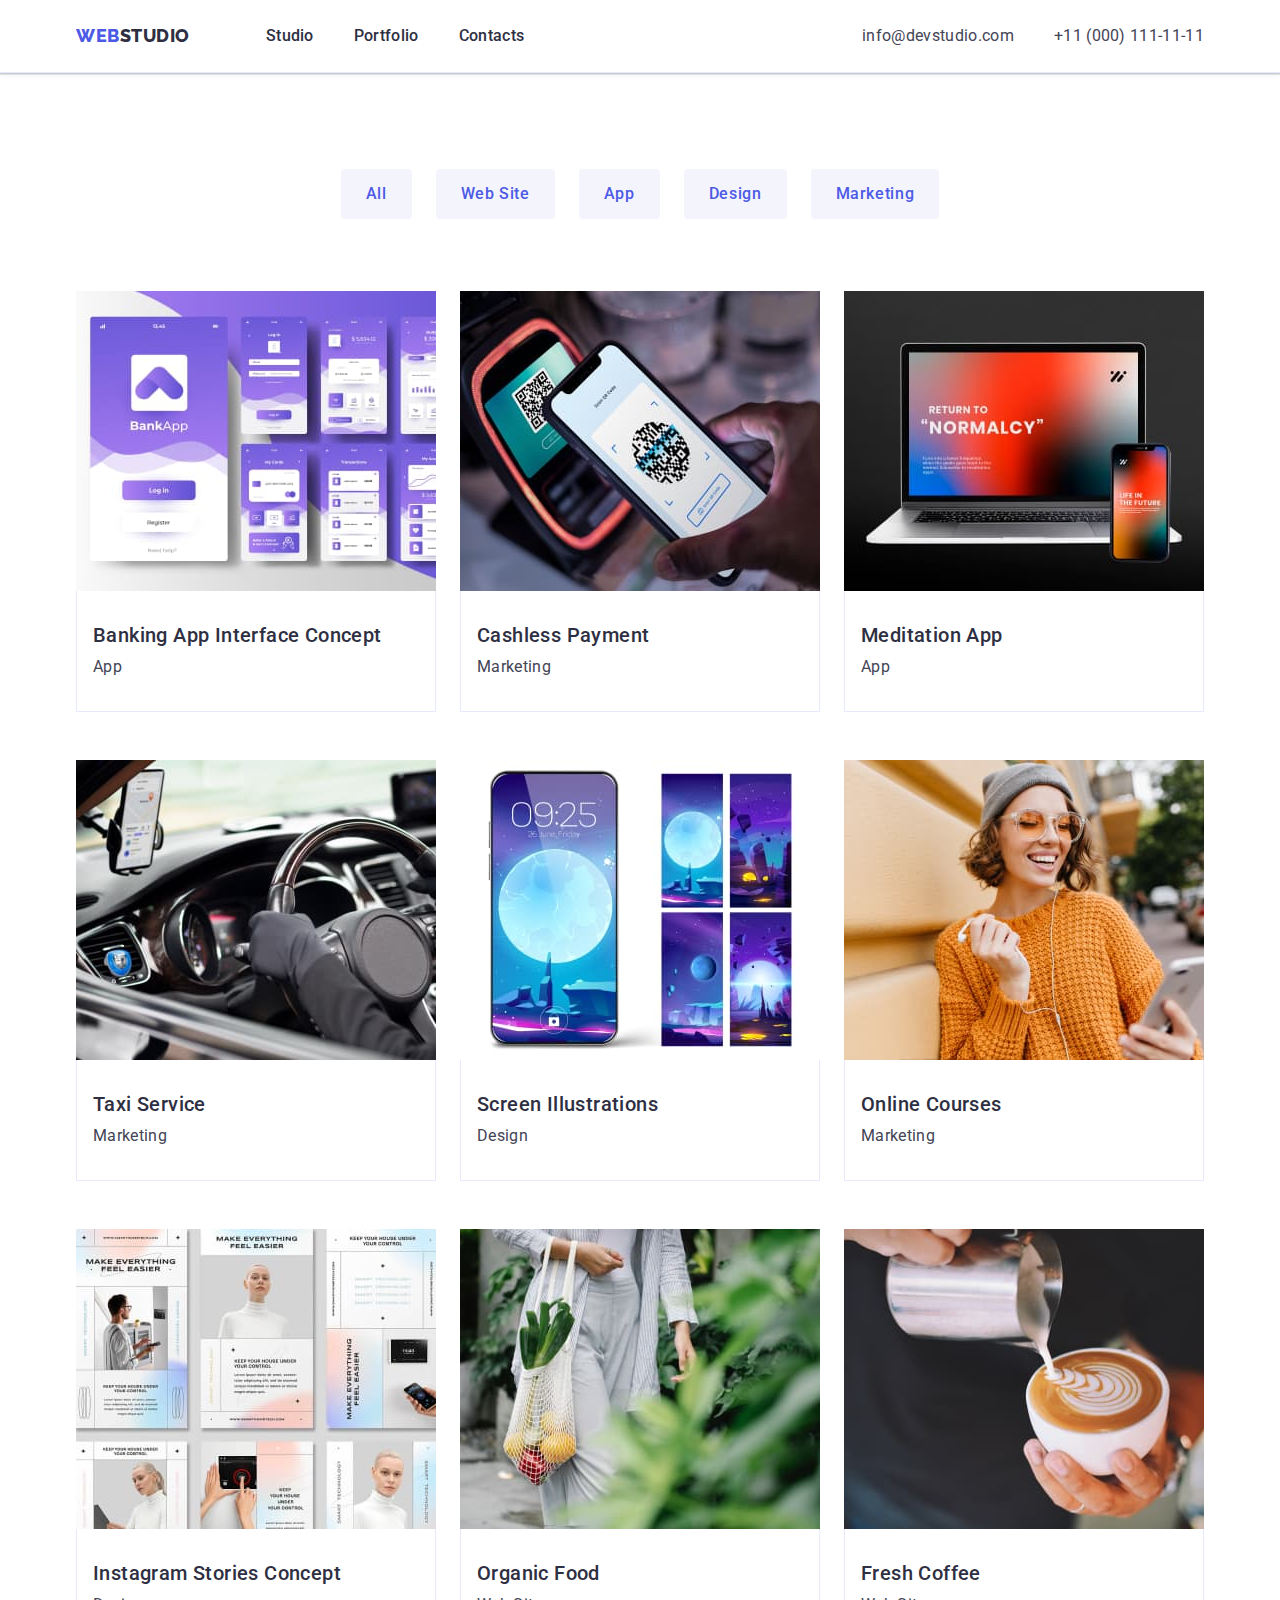
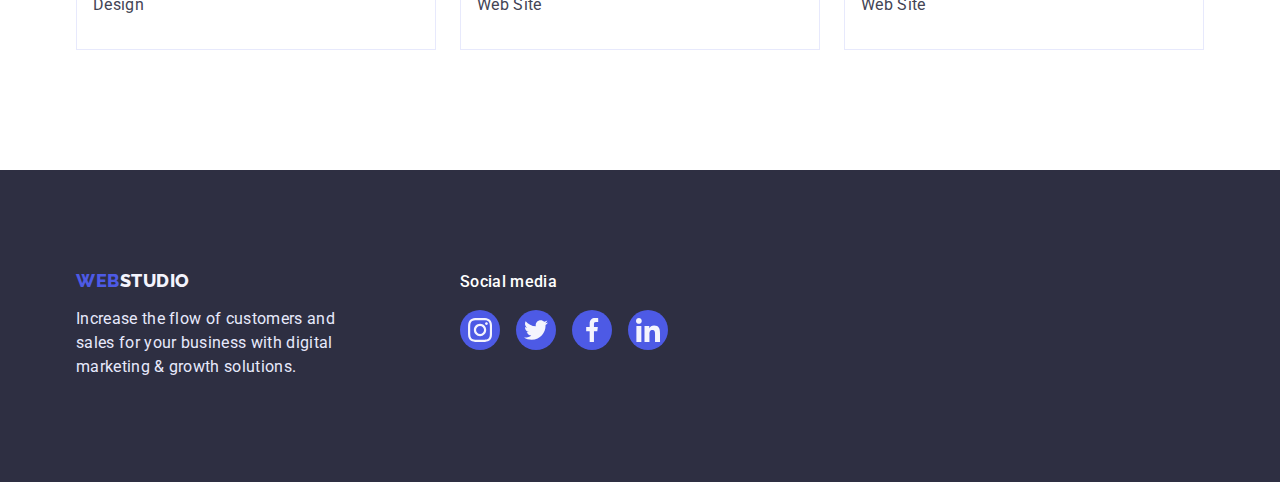
==== commit 09e2c967: "1" ====
--- a/portfolio.html
+++ b/portfolio.html
@@ -52,15 +52,17 @@
                 <ul class="portfolio-list list">
                     <li class="portfolio-item">
                       <a class="link portfolio-link" href="">
-                        <img class="portfolio-img"
+                        <div class="parrent">
+                          <img class="portfolio-img"
                           src="./images/portfolio/banking-app-interface-concept.jpg"
                           alt="user interface concept"
                           width="360"
                           height="300">
 
-                        <div class="overlay"> <p class="card-info">14 Stylish and User-Friendly App Design Concepts · Task Manager App · Calorie Tracker App · Exotic Fruit Ecommerce App ·
-                          Cloud Storage App </p>
-                        </div>
+                          <div class="overlay"> <p class="card-info">14 Stylish and User-Friendly App Design Concepts · Task Manager App · Calorie Tracker App · Exotic Fruit Ecommerce App ·
+                              Cloud Storage App </p>
+                          </div>
+                        </div>                       
 
                         <div class="container-content">
                           <h2 class="portfolio-list-title">Banking App Interface Concept</h2>
@@ -71,15 +73,20 @@
 
                     <li class="portfolio-item">
                       <a class="link portfolio-link" href="">
-                        <img class="portfolio-img"
-                         src="./images/portfolio/cashless-payment.jpg"
-                         alt="payment terminal"
-                         width="360"
-                         height="300">
-
-                        <div class="overlay"> <p class="card-info">14 Stylish and User-Friendly App Design Concepts · Task Manager App · Calorie Tracker App · Exotic Fruit Ecommerce App ·
-                          Cloud Storage App </p>
-                        </div>
+
+                        <div class="parrent">
+                          <img class="portfolio-img"
+                          src="./images/portfolio/cashless-payment.jpg"
+                          alt="payment terminal"
+                          width="360"
+                          height="300">
+ 
+                         <div class="overlay"> <p class="card-info">14 Stylish and User-Friendly App Design Concepts · Task Manager App · Calorie Tracker App · Exotic Fruit Ecommerce App ·
+                           Cloud Storage App </p>
+                         </div>
+
+                        </div>
+                        
 
                         <div class="container-content">
                           <h2 class="portfolio-list-title">Cashless Payment</h2>
@@ -90,15 +97,17 @@
 
                     <li class="portfolio-item">
                       <a class="link portfolio-link" href="">
-                        <img class="portfolio-img"
-                         src="./images/portfolio/meditation-app.jpg"
-                         alt="laptop interface"
-                         width="360"
-                         height="300">
-
-                        <div class="overlay"> <p class="card-info">14 Stylish and User-Friendly App Design Concepts · Task Manager App · Calorie Tracker App · Exotic Fruit Ecommerce App ·
-                          Cloud Storage App </p>
-                        </div>
+
+                        <div class="parrent">
+                          <img class="portfolio-img"
+                          src="./images/portfolio/meditation-app.jpg"
+                          alt="laptop interface"
+                          width="360"
+                          height="300">
+ 
+                          <div class="overlay"> <p class="card-info">14 Stylish and User-Friendly App Design Concepts · Task Manager App · Calorie Tracker App · Exotic Fruit Ecommerce App · Cloud Storage App </p></div>
+                        </div>
+                       
 
                         <div class="container-content">
                           <h2 class="portfolio-list-title">Meditation App</h2>
@@ -109,15 +118,19 @@
 
                     <li class="portfolio-item">
                       <a class="link portfolio-link" href="">
-                        <img
-                         src="./images/portfolio/taxi-service.jpg"
-                         alt="driving man"
-                         width="360"
-                         height="300">
-
-                        <div class="overlay"> <p class="card-info">14 Stylish and User-Friendly App Design Concepts · Task Manager App · Calorie Tracker App · Exotic Fruit Ecommerce App ·
-                          Cloud Storage App </p>
-                        </div>
+
+                        <div class="parrent">
+                          <img
+                          src="./images/portfolio/taxi-service.jpg"
+                          alt="driving man"
+                          width="360"
+                          height="300">
+ 
+                         <div class="overlay"> <p class="card-info">14 Stylish and User-Friendly App Design Concepts · Task Manager App · Calorie Tracker App · Exotic Fruit Ecommerce App ·
+                           Cloud Storage App </p>
+                         </div>
+                        </div>
+                       
 
                         <div class="container-content">
                           <h2 class="portfolio-list-title">Taxi Service</h2>
@@ -128,15 +141,19 @@
 
                     <li class="portfolio-item">
                       <a class="link portfolio-link" href="">
-                        <img
-                         src="./images/portfolio/screen-illustration.jpg"
-                         alt="screen illustration"
-                         width="360"
-                         height="300">
-
-                        <div class="overlay"> <p class="card-info">14 Stylish and User-Friendly App Design Concepts · Task Manager App · Calorie Tracker App · Exotic Fruit Ecommerce App ·
-                          Cloud Storage App </p>
-                        </div>
+                        
+                        <div class="parrent">
+                          <img 
+                          src="./images/portfolio/screen-illustration.jpg"
+                          alt="screen illustration"
+                          width="360"
+                          height="300">
+
+                         <div class="overlay"> <p class="card-info">14 Stylish and User-Friendly App Design Concepts · Task Manager App · Calorie Tracker App · Exotic Fruit Ecommerce App ·
+                           Cloud Storage App</p>
+                         </div>
+                        </div>
+                       
 
                         <div class="container-content">
                           <h2 class="portfolio-list-title">Screen Illustrations</h2>
@@ -147,7 +164,9 @@
 
                     <li class="portfolio-item">
                       <a class="link portfolio-link" href="">
-                        <img
+
+                        <div class="parrent">
+                          <img
                          src="./images/portfolio/online-courses.jpg"
                          alt="a student"
                          width="360"
@@ -156,6 +175,8 @@
                         <div class="overlay"> <p class="card-info">14 Stylish and User-Friendly App Design Concepts · Task Manager App · Calorie Tracker App · Exotic Fruit Ecommerce App ·
                           Cloud Storage App </p>
                         </div>
+                        </div>
+                        
 
                         <div class="container-content">
                           <h2 class="portfolio-list-title">Online Courses</h2>
@@ -166,15 +187,19 @@
 
                     <li class="portfolio-item">
                       <a class="link portfolio-link" href="">
-                        <img class="portfolio-img"
-                         src="./images/portfolio/instagram-story-concept.jpg"
-                         alt="callories app user interface"
-                         width="360"
-                         height="300">
-
-                        <div class="overlay"> <p class="card-info">14 Stylish and User-Friendly App Design Concepts · Task Manager App · Calorie Tracker App · Exotic Fruit Ecommerce App ·
-                          Cloud Storage App </p>
-                        </div>
+
+                        <div class="parrent">
+                          <img class="portfolio-img"
+                          src="./images/portfolio/instagram-story-concept.jpg"
+                          alt="callories app user interface"
+                          width="360"
+                          height="300">
+ 
+                         <div class="overlay"> <p class="card-info">14 Stylish and User-Friendly App Design Concepts · Task Manager App · Calorie Tracker App · Exotic Fruit Ecommerce App ·
+                           Cloud Storage App </p>
+                         </div>
+                        </div>
+                        
 
                         <div class="container-content">
                           <h2 class="portfolio-list-title">Instagram Stories Concept</h2>
@@ -185,15 +210,19 @@
 
                     <li class="portfolio-item">
                       <a class="link portfolio-link" href="">
-                        <img class="portfolio-img"
-                         src="./images/portfolio/organic-food.jpg"
-                         alt="vegetables"
-                         width="360"
-                         height="300">
-
-                        <div class="overlay"> <p class="card-info">14 Stylish and User-Friendly App Design Concepts · Task Manager App · Calorie Tracker App · Exotic Fruit Ecommerce App ·
-                          Cloud Storage App </p>
-                        </div>
+                        <div class="parrent">
+                          <img class="portfolio-img"
+                          src="./images/portfolio/organic-food.jpg"
+                          alt="vegetables"
+                          width="360"
+                          height="300">
+ 
+                         <div class="overlay"> <p class="card-info">14 Stylish and User-Friendly App Design Concepts · Task Manager App · Calorie Tracker App · Exotic Fruit Ecommerce App ·
+                           Cloud Storage App </p>
+                         </div>
+                        </div>
+
+                        
 
                         <div class="container-content">
                           <h2 class="portfolio-list-title">Organic Food</h2>
@@ -204,15 +233,17 @@
 
                     <li class="portfolio-item">
                       <a class="link portfolio-link" href="">
-                        <img class="portfolio-img"
-                         src="./images/portfolio/fresh-coffee.jpg"
-                         alt="man pouring coffee"
-                         width="360"
-                         height="300">
-
-<div class="overlay"> <p class="card-info">14 Stylish and User-Friendly App Design Concepts · Task Manager App · Calorie Tracker App · Exotic Fruit Ecommerce App ·
-                          Cloud Storage App </p>
-                        </div>
+                        <div class="parrent">
+                          <img class="portfolio-img"
+                          src="./images/portfolio/fresh-coffee.jpg"
+                          alt="man pouring coffee"
+                          width="360"
+                          height="300">
+ 
+                         <div class="overlay"> <p class="card-info">14 Stylish and User-Friendly App Design Concepts · Task Manager App · Calorie Tracker App · Exotic Fruit Ecommerce App ·
+                           Cloud Storage App </p>
+                         </div>
+                        </div>                      
 
                         <div class="container-content">
                           <h2 class="portfolio-list-title">Fresh Coffee</h2>
--- a/css/styles.css
+++ b/css/styles.css
@@ -6,110 +6,9 @@
   --button-bg: #F4F4FD;
   --button-bg-hover: #404BBF;
   --borders: #E7E9FC;  
-
   --timing-duration: 250ms;
   --timing-animation: cubic-bezier(0.4, 0, 0.2, 1);
-
-}
-
-/*
-  --company-link: #afb1b8;
-}
-
-
-
-/* Палитра
-текс #434455
-заголовок #2E2F42
-фон #2E2F42
-акцент #4D5AE5
-*/
-
-/* Шрифты
-font-family: 'Raleway', sans-serif;
-font-family: 'Roboto', sans-serif;
-*/
-
-/* Modal window *//*
-.backdrop {
-  position: fixed;
-  top: 0;
-  left: 0;
-
-  width: 100%;
-  height: 100%;
-
-  visibility: visible;
-  background: rgba(46, 47, 66, 0.4);
-
-          transition: visibility  var(--timing-duration) var(--timing-animation),
-          opacity var(--timing-duration) var(--timing-animation);
-}
-
-.backdrop.is-hidden {
-  visibility: hidden;
-  opacity: 0;
-  pointer-events: none;
-  
-}
-
-.modal-window {
-  position: absolute;
-  top: 50%;
-  left: 50%;
-  transform: translate(-50%, -50%) scale(1);
-  transition: transform var(--timing-duration) var(--timing-animation);
-
-  min-width: 408px;
-  min-height: 576px;
-  background-color: #FCFCFC;
-}
-
-.backdrop.is-hidden .modal-window {
-  transform: translate(-50%, -50%)  scale(1.5);
-}
-
-.modal-window-button {
-  position: absolute;
-  top: 24px;
-  right: 24px;
-  width: 24px;
-  height: 24px;
-  background-color: #E7E9FC;
-  border-radius: 50%;
-  border: 1px solid rgba(0, 0, 0, 0.1);
-  cursor: pointer;
-  transition-property: background-color;
-  transition-duration: var(--timing-duration);
-  transition-timing-function: var(--timing-animation);
-  
-}
-
-.modal-window-button:active {
-  
-  background-color: #404BBF;
-}
-
-.modal-window-icon {
-      transition-property: fill;
-          transition-duration: var(--timing-duration);
-          transition-timing-function: var(--timing-animation);
-}
-
-.modal-window-icon {
-  fill: #2E2F42;
-
-}
-
-.modal-window-button:active .modal-window-icon {
-  fill: #FFFFFF;
-  ;
-}
-*/
-
-
-
-
+}
 
 /* нет маркеров у списков */
 .list {
@@ -739,12 +638,11 @@
   margin-bottom: 72px;
   }
 
-  /*.parrent {
+  .parrent {
     position: relative;
     overflow: hidden;
 }
 
-*/
   .overlay {
     position: absolute;
     display: inline-block;
@@ -759,4 +657,14 @@
     transition-property: transform;
     transition-duration: var(--timing-duration);
     transition-timing-function: var(--timing-animation);
+
+    .card-info {
+      font-family: 'Roboto';
+          font-style: normal;
+          font-weight: 400;
+          font-size: 16px;
+          line-height: 1.5;
+          color: #F4F4FD;
+     
+  }
 }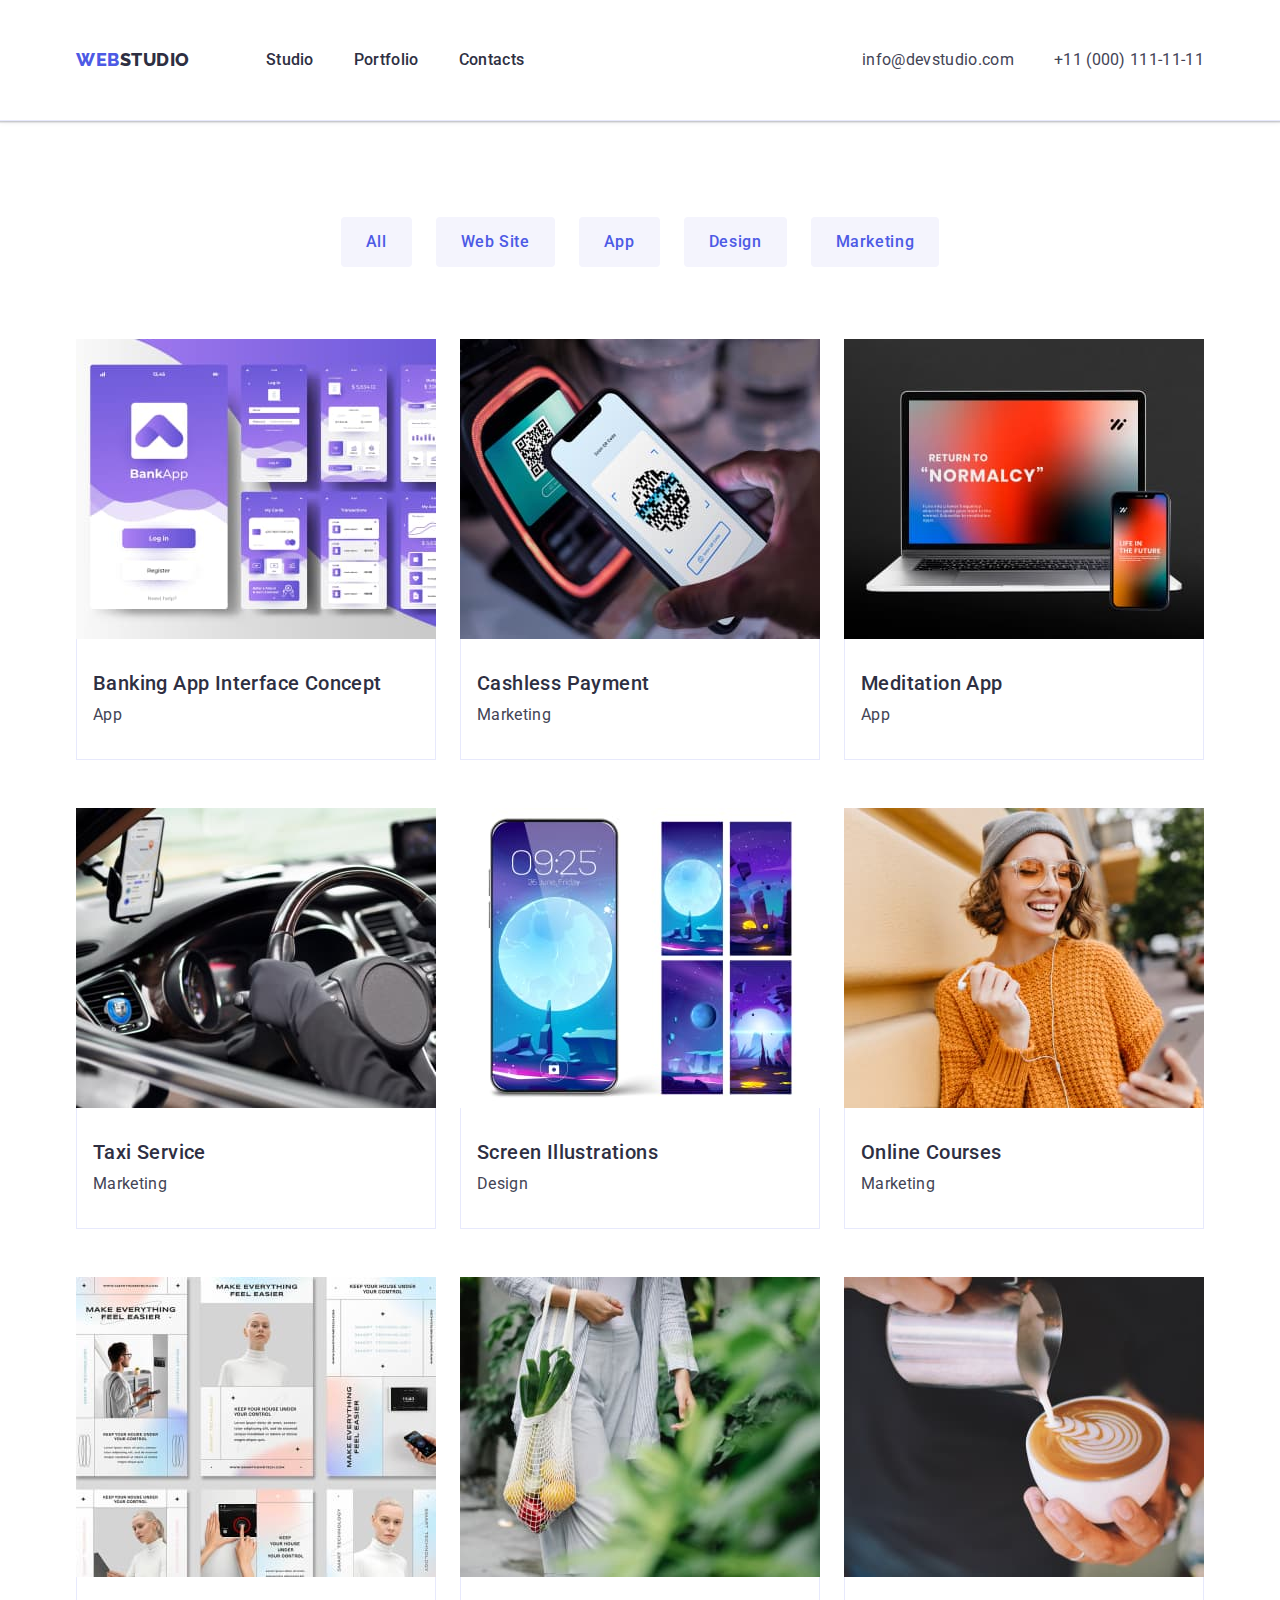
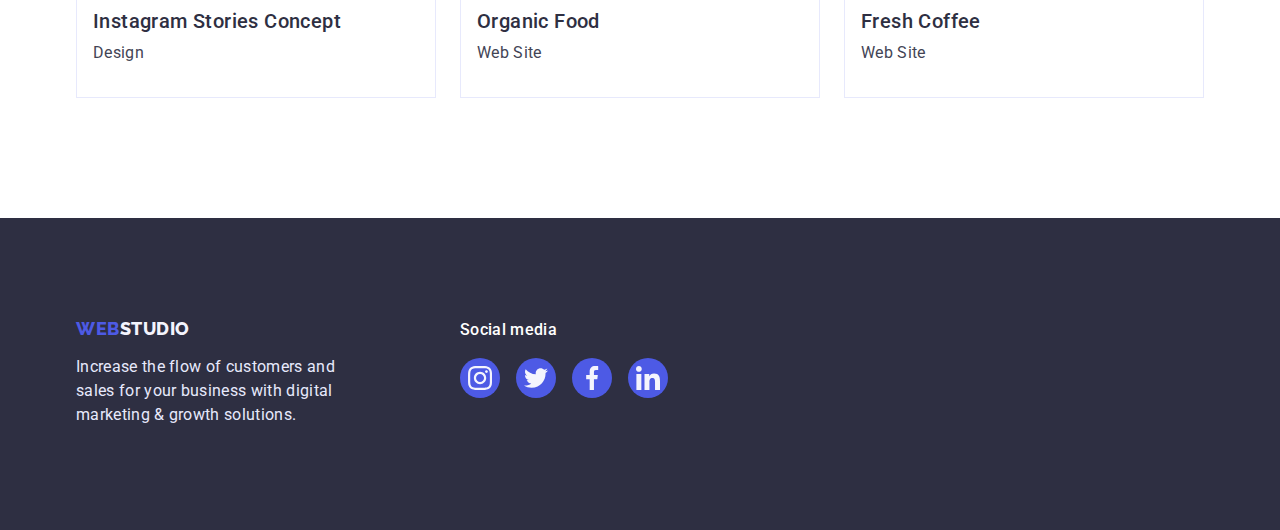
==== commit 95d71fc6: "card" ====
--- a/portfolio.html
+++ b/portfolio.html
@@ -81,7 +81,8 @@
                           width="360"
                           height="300">
  
-                         <div class="overlay"> <p class="card-info">14 Stylish and User-Friendly App Design Concepts · Task Manager App · Calorie Tracker App · Exotic Fruit Ecommerce App ·
+                         <div class="overlay"> 
+                          <p class="card-info">14 Stylish and User-Friendly App Design Concepts · Task Manager App · Calorie Tracker App · Exotic Fruit Ecommerce App ·
                            Cloud Storage App </p>
                          </div>
 
--- a/css/styles.css
+++ b/css/styles.css
@@ -6,8 +6,6 @@
   --button-bg: #F4F4FD;
   --button-bg-hover: #404BBF;
   --borders: #E7E9FC;  
-  --timing-duration: 250ms;
-  --timing-animation: cubic-bezier(0.4, 0, 0.2, 1);
 }
 
 /* нет маркеров у списков */
@@ -94,12 +92,36 @@
 
 .site-nav-link {
   padding: 24px 0 24px 0;
-}
+  position: relative;
+}
+
+.site-nav-link {
+  display: block;
+  color: var(--site-nav-color-item);
+  transition-property: color;
+  transition-duration: 250ms;
+  transition-timing-function: cubic-bezier(0.4, 0, 0.2, 1);
+}
+
+.menu-link {
+  font-family: 'Roboto', sans-serif;
+  font-style: normal;
+  font-weight: 500;
+  font-size: 16px;
+  line-height: 1.5;
+  letter-spacing: 0.02em;
+  color: var(--title-color);
+  transition: color 300ms linear;
+  }
 
  .menu-link:hover,
  .menu-link:focus {
      color: var(--button-bg-hover);
  }
+
+ .menu-portfolio {
+  color: #404BBF;
+}
 
  .contacts {
      font-style: normal;
@@ -128,6 +150,15 @@
   align-items: center;
   padding-top: 24px;  
   padding-bottom: 24px;
+  transition-duration: 250ms;
+  transition-timing-function: cubic-bezier(0.4, 0, 0.2, 1);  
+}
+
+.link {
+  transition-property: color;
+  transition-duration: 250ms;
+  transition-timing-function: cubic-bezier(0.4, 0, 0.2, 1);
+
 }
 
  .logo-studio {
@@ -149,15 +180,6 @@
     
   }
 
- .menu-link {
- font-family: 'Roboto', sans-serif;
- font-style: normal;
- font-weight: 500;
- font-size: 16px;
- line-height: 1.5;
- letter-spacing: 0.02em;
- color: var(--title-color);
- }
  
  /* Ad section */
 
@@ -217,7 +239,11 @@
   margin-left: auto;
   margin-right: auto;
   display: block;
-}
+  transition-property: background-color;
+  transition-duration: 250ms;
+  transition-timing-function: cubic-bezier(0.4, 0, 0.2, 1);
+}
+
 .hero-btn:hover,
 .hero-btn:focus {
   background-color: var(--button-bg-hover);
@@ -423,7 +449,9 @@
   align-items: center;
   justify-content: center;
   cursor: pointer;
- 
+  transition-property: background-color;
+  transition-duration: 250ms;
+  transition-timing-function: cubic-bezier(0.4, 0, 0.2, 1);
 }
 
 .soc-link:hover,
@@ -460,13 +488,14 @@
   height: 100%;
   width: 100%;
   border: 1px solid #8e8f99;
-
   color: #8e8f99;
-
   border-radius: 4px;
   display: flex;
   align-items: center;
   justify-content: center;
+  transition-property: border-color, color;
+  transition-duration: 250ms;
+  transition-timing-function: cubic-bezier(0.4, 0, 0.2, 1);
 }
 
 .customers-link:hover,
@@ -526,6 +555,7 @@
 
 .soc-list-footer {
   gap: 16px;
+
 }
 
 .soc-text {
@@ -539,7 +569,7 @@
 
 .soc-link-footer:hover,
 .soc-link-footer:focus {
-  background: #31d0aa;
+  background-color: #31d0aa;
 }
 
 /* Portfolio Page */
@@ -655,16 +685,15 @@
     width: 100%;
     height: 100%;
     transition-property: transform;
-    transition-duration: var(--timing-duration);
-    transition-timing-function: var(--timing-animation);
-
-    .card-info {
-      font-family: 'Roboto';
-          font-style: normal;
-          font-weight: 400;
-          font-size: 16px;
-          line-height: 1.5;
-          color: #F4F4FD;
-     
+    transition-duration: 250ms;
+    transition-timing-function: cubic-bezier(0.4, 0, 0.2, 1);
   }
-}+  
+  .card-info {
+    font-family: 'Roboto';
+    font-style: normal;
+    font-weight: 400;
+    font-size: 16px;
+    line-height: 1.5;
+    color: #F4F4FD;
+  } 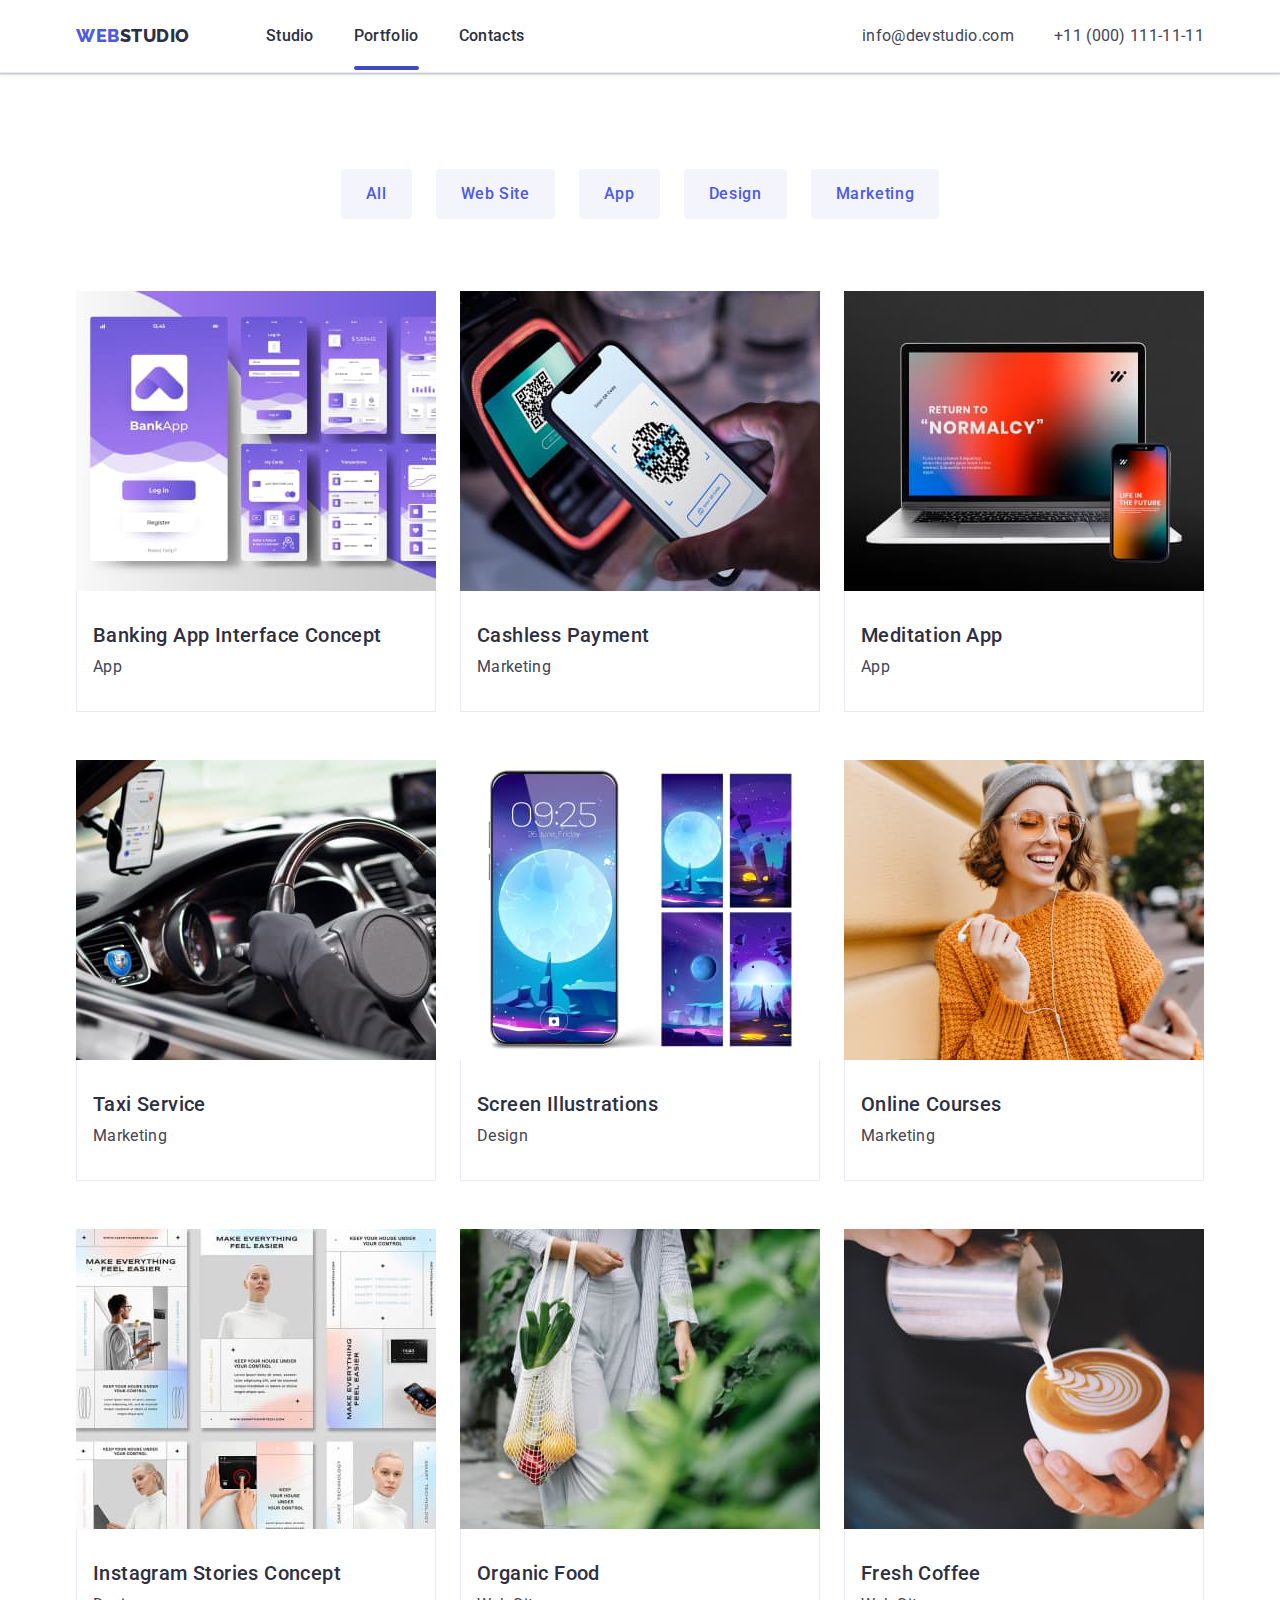
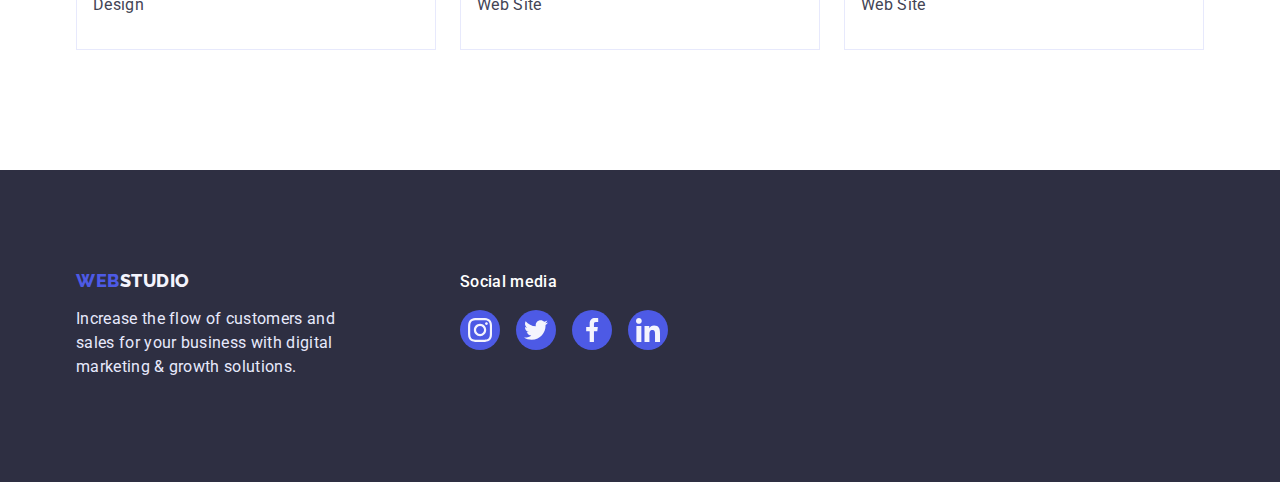
==== commit 789bb29e: "3" ====
--- a/portfolio.html
+++ b/portfolio.html
@@ -16,26 +16,27 @@
     <body>
 
         <!--Header section-->
-            <!--Header section-->
-
-        <header class="header ">
-          <div class="header-container container">
-              <nav class="header-nav"><a class="logo-web link" href="./index.html"> Web<span class="logo-studio link">Studio</span> </a>
-                  <ul class="menu list">
-                      <li class="menu-item"><a class="menu-link link site-nav-link" href="./index.html">Studio</a></li>
-                      <li class="menu-item"><a class="menu-link link site-nav-link" href="./portfolio.html">Portfolio</a></li>
-                      <li class="menu-item"><a class="menu-link link site-nav-link" href="">Contacts</a></li>
-                  </ul>
-              </nav>
-              
-                  <address class="contacts">
-                      <ul class="contact-nav list">
-                          <li class="contact-list"><a class="contact-info link" href="mailto:info@devstudio.com">info@devstudio.com</a></li>
-                          <li class="contact-list"><a class="contact-info link" href="tel:+110001111111">+11 (000) 111-11-11</a></li>
-                      </ul>
-                  </address>  
-          </div>       
-      </header> 
+
+               <!--Header section-->
+               <header class="header">
+                <div class="header-container container">
+                    <nav class="header-nav">
+                        <a class="logo-web link" href="./index.html"> Web<span class="logo-studio link">Studio</span></a>
+                        <ul class="menu list">
+                            <li class="menu-item"><a class="menu-link link nav-link" href="./index.html">Studio</a></li>
+                            <li class="menu-item"><a class="menu-link link actual-link nav-link" href="./portfolio.html">Portfolio</a></li>
+                            <li class="menu-item"><a class="menu-link link nav-link" href="">Contacts</a></li>
+                        </ul>
+                    </nav>
+                    
+                        <address class="contacts">
+                            <ul class="contact-nav list">
+                                <li class="contact-list"><a class="contact-info link" href="mailto:info@devstudio.com">info@devstudio.com</a></li>
+                                <li class="contact-list"><a class="contact-info link" href="tel:+110001111111">+11 (000) 111-11-11</a></li>
+                            </ul>
+                        </address>  
+                </div>       
+            </header> 
         
     <main class="portfolio">
       <section class="portfolio-main">
@@ -59,8 +60,7 @@
                           width="360"
                           height="300">
 
-                          <div class="overlay"> <p class="card-info">14 Stylish and User-Friendly App Design Concepts · Task Manager App · Calorie Tracker App · Exotic Fruit Ecommerce App ·
-                              Cloud Storage App </p>
+                          <div class="overlay"> <p class="card-info">14 Stylish and User-Friendly App Design Concepts · Task Manager App · Calorie Tracker App · Exotic Fruit Ecommerce App · Cloud Storage App</p>
                           </div>
                         </div>                       
 
@@ -82,8 +82,7 @@
                           height="300">
  
                          <div class="overlay"> 
-                          <p class="card-info">14 Stylish and User-Friendly App Design Concepts · Task Manager App · Calorie Tracker App · Exotic Fruit Ecommerce App ·
-                           Cloud Storage App </p>
+                          <p class="card-info">14 Stylish and User-Friendly App Design Concepts · Task Manager App · Calorie Tracker App · Exotic Fruit Ecommerce App · Cloud Storage App</p>
                          </div>
 
                         </div>
--- a/css/styles.css
+++ b/css/styles.css
@@ -6,6 +6,8 @@
   --button-bg: #F4F4FD;
   --button-bg-hover: #404BBF;
   --borders: #E7E9FC;  
+  --transition-duration: 250ms;
+  --transition-function: cubic-bezier(0.4, 0, 0.2, 1);
 }
 
 /* нет маркеров у списков */
@@ -90,17 +92,30 @@
   padding-bottom: 24px;
 }
 
-.site-nav-link {
-  padding: 24px 0 24px 0;
-  position: relative;
-}
-
-.site-nav-link {
+.nav-link {
+padding: 24px 0 24px 0;
+position: relative;
+transition-property: color;
+transition-duration: var(--transition-duration);
+transition-timing-function: var(--transition-function);
+}
+
+.nav-link:hover,
+.nav-link:focus {
+  color: var(--button-bg-hover);
+}
+
+.actual-link::after {
+  position: absolute;
+  content: '';
   display: block;
-  color: var(--site-nav-color-item);
-  transition-property: color;
-  transition-duration: 250ms;
-  transition-timing-function: cubic-bezier(0.4, 0, 0.2, 1);
+  background-color: var(--button-bg-hover);
+  border-radius: 2px;
+  width: 100%;
+  height: 4px;
+  left: 0;
+  bottom: -1px;
+  color: #404BBF;
 }
 
 .menu-link {
@@ -110,18 +125,16 @@
   font-size: 16px;
   line-height: 1.5;
   letter-spacing: 0.02em;
-  color: var(--title-color);
-  transition: color 300ms linear;
+  color: var(--title-color); 
+  transition-property: color;
+  transition-duration: var(--transition-duration);
+  transition-timing-function: var(--transition-function);
   }
 
  .menu-link:hover,
  .menu-link:focus {
      color: var(--button-bg-hover);
  }
-
- .menu-portfolio {
-  color: #404BBF;
-}
 
  .contacts {
      font-style: normal;
@@ -150,15 +163,9 @@
   align-items: center;
   padding-top: 24px;  
   padding-bottom: 24px;
-  transition-duration: 250ms;
-  transition-timing-function: cubic-bezier(0.4, 0, 0.2, 1);  
-}
-
-.link {
   transition-property: color;
-  transition-duration: 250ms;
-  transition-timing-function: cubic-bezier(0.4, 0, 0.2, 1);
-
+  transition-duration: var(--transition-duration);
+  transition-timing-function: var(--transition-function);
 }
 
  .logo-studio {
@@ -240,8 +247,8 @@
   margin-right: auto;
   display: block;
   transition-property: background-color;
-  transition-duration: 250ms;
-  transition-timing-function: cubic-bezier(0.4, 0, 0.2, 1);
+  transition-duration: var(--transition-duration);
+  transition-timing-function: var(--transition-function);
 }
 
 .hero-btn:hover,
@@ -450,8 +457,8 @@
   justify-content: center;
   cursor: pointer;
   transition-property: background-color;
-  transition-duration: 250ms;
-  transition-timing-function: cubic-bezier(0.4, 0, 0.2, 1);
+  transition-duration: var(--transition-duration);
+  transition-timing-function: var(--transition-function);
 }
 
 .soc-link:hover,
@@ -494,8 +501,8 @@
   align-items: center;
   justify-content: center;
   transition-property: border-color, color;
-  transition-duration: 250ms;
-  transition-timing-function: cubic-bezier(0.4, 0, 0.2, 1);
+  transition-duration: var(--transition-duration);
+  transition-timing-function: var(--transition-function);
 }
 
 .customers-link:hover,
@@ -657,7 +664,6 @@
   border: 1px solid transparent;
   color: var(--white);
   background: var(--button-bg-hover);
-  cursor: pointer;
 }
 
 .portfolio-btn-list {
@@ -685,15 +691,86 @@
     width: 100%;
     height: 100%;
     transition-property: transform;
-    transition-duration: 250ms;
-    transition-timing-function: cubic-bezier(0.4, 0, 0.2, 1);
+    transition-duration: var(--transition-duration);
+    transition-timing-function: var(--transition-function);
   }
-  
+
   .card-info {
     font-family: 'Roboto';
     font-style: normal;
     font-weight: 400;
     font-size: 16px;
     line-height: 1.5;
-    color: #F4F4FD;
-  } +    color: var(--button-bg);
+  } 
+
+  /* Backdrop */
+
+  .backdrop {
+    position: fixed;
+    top: 0;
+    left: 0;
+    width: 100%;
+    height: 100%;
+    background:rgba(46, 47, 66, 0.4);
+    opacity: 1;
+    visibility: visible;
+    pointer-events: auto;
+    transition: opacity, visibility; 
+    transition-duration: var(--transition-duration);
+    transition-timing-function: var(--transition-function);
+  }
+
+  .modal {
+    position: absolute;
+    top:50%;
+    left: 50%;
+    transform: translate(-50%, -50%);
+    width: 408px;
+    min-height: 584px;
+    box-shadow: 0px 1px 1px rgba(0, 0, 0, 0.14), 0px 1px 3px rgba(0, 0, 0, 0.12), 0px 2px 1px rgba(0, 0, 0, 0.2);
+    border-radius: 4px;
+    background: rgba(252, 252, 252, 1);
+    transition: transform;
+    transition-duration: var(--transition-duration);
+    transition-timing-function: var(--transition-function);
+    }
+    
+  .modal-close-btn {
+    position: absolute;
+    top: 24px;
+    right: 24px;
+    display: flex;
+    align-items: center;
+    justify-content: center;
+    width: 24px;
+    height: 24px;
+    padding: 0;
+    background-color: var(--borders);
+    border-radius: 50%;
+    border: 1px solid rgba(0, 0, 0, 0.1);
+    cursor: pointer;
+    transition: background-color, border;
+    transition-duration: var(--transition-duration);
+    transition-timing-function: var(--transition-function);
+   
+    }
+
+    .modal-close-btn:hover,
+    .modal-close-btn:focus {
+      background-color: #404bbf;
+      border: none;
+      fill: #ffffff;
+    }
+
+    .modal-close-icon {
+      transition: fill;
+      transition-duration: var(--transition-duration); 
+      transition-timing-function: var(--transition-function);
+    } 
+
+  .is-hidden {
+    opacity: 0;
+    visibility: hidden;
+    pointer-events: none;
+  }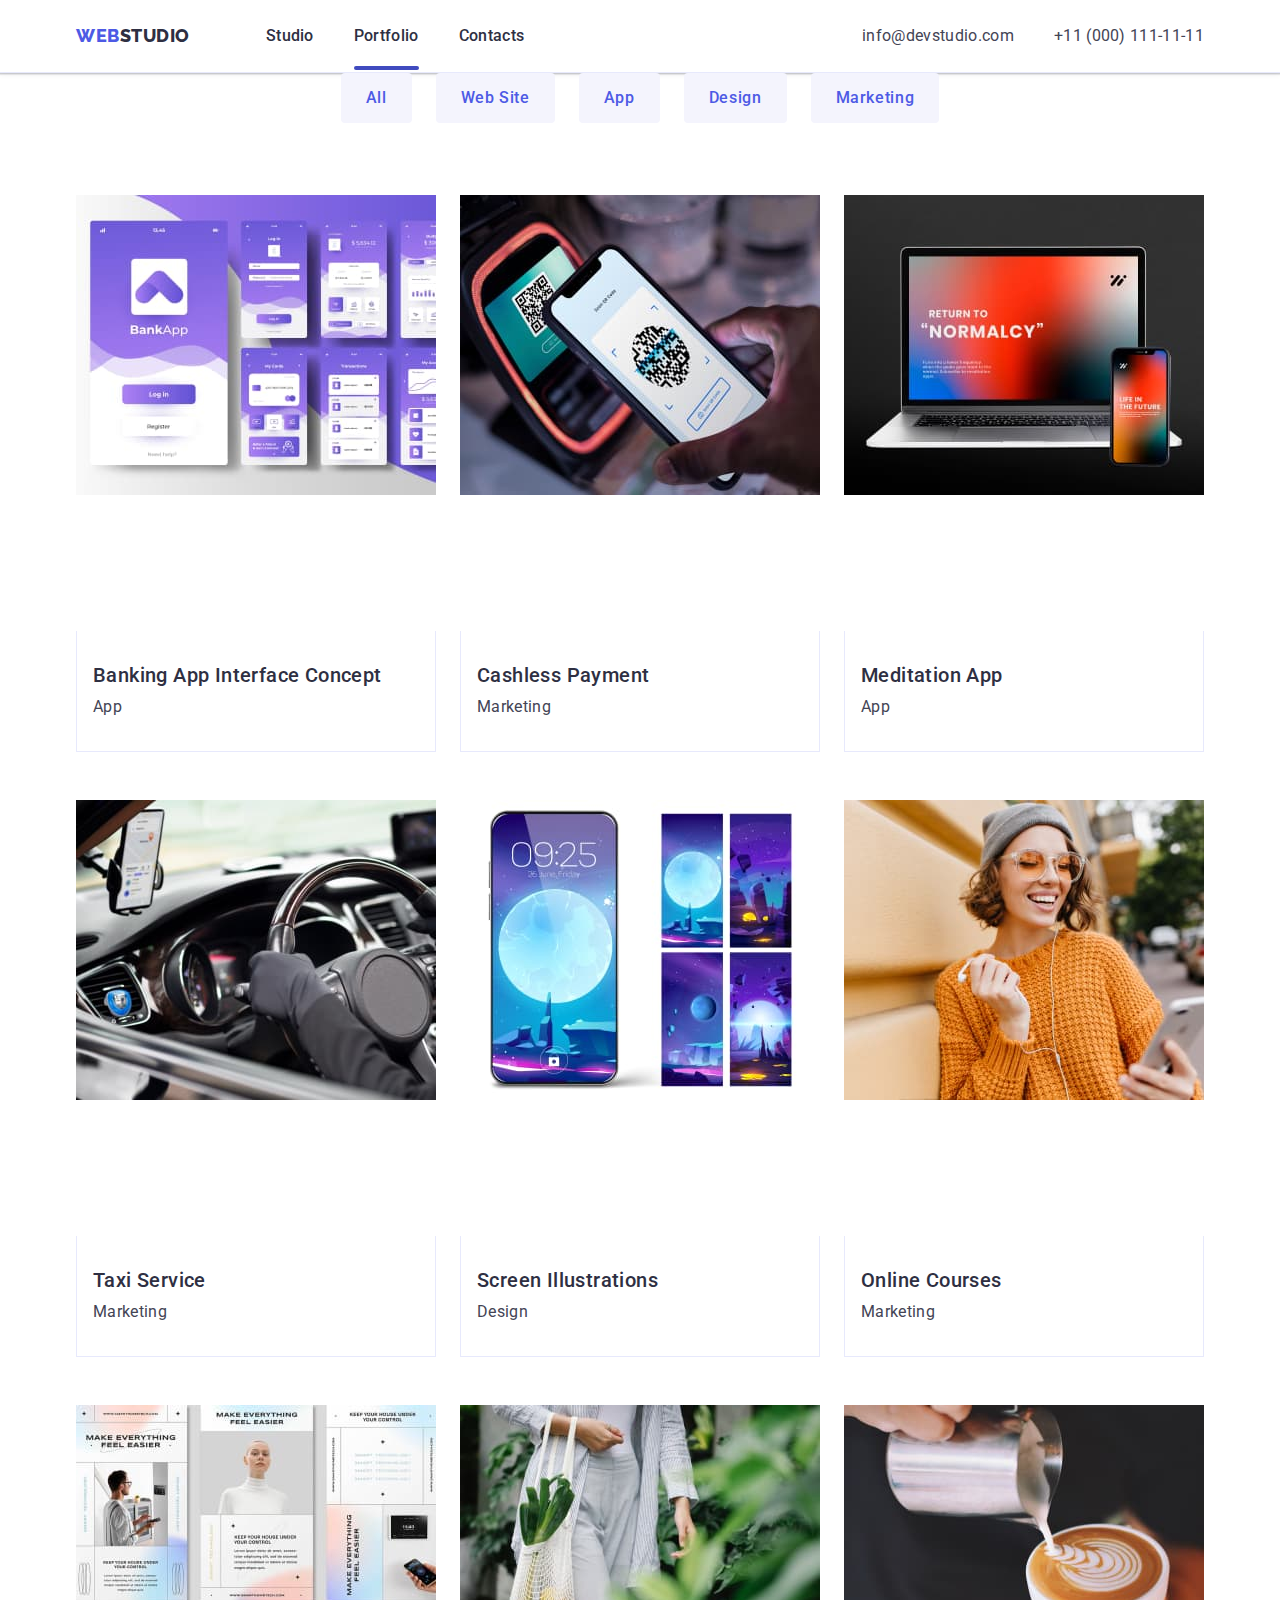
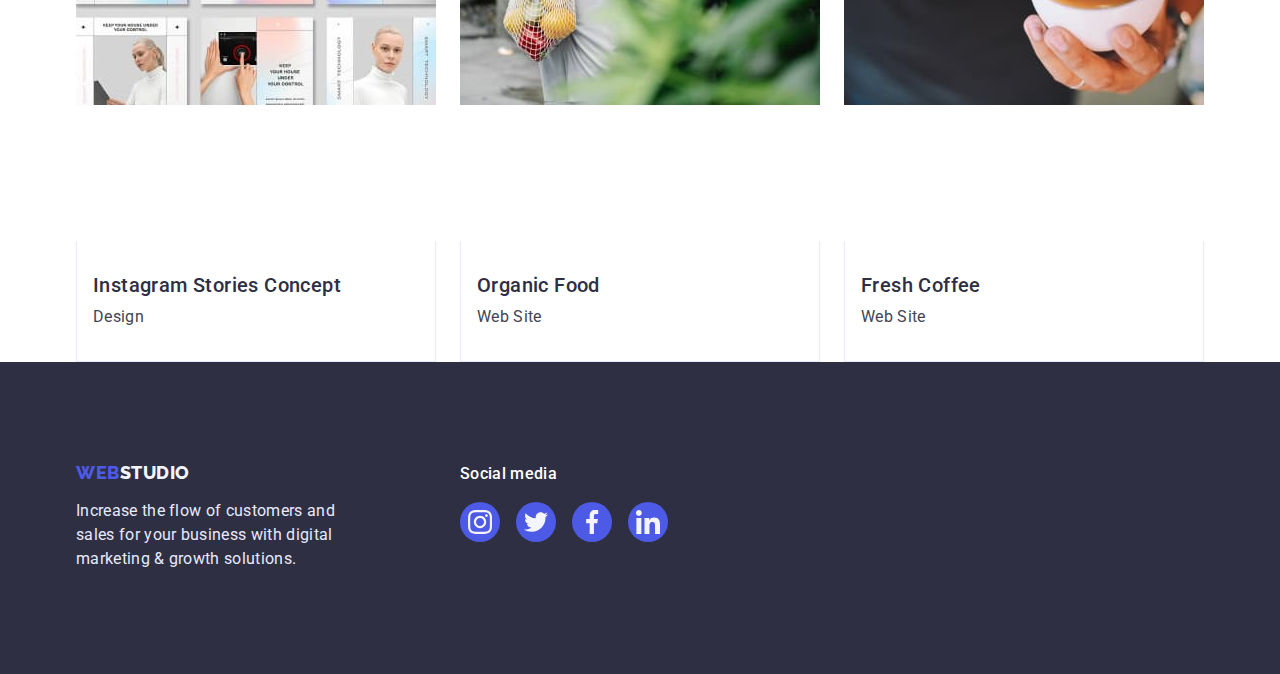
==== commit c8a275cb: "Port" ====
--- a/portfolio.html
+++ b/portfolio.html
@@ -53,16 +53,14 @@
                 <ul class="portfolio-list list">
                     <li class="portfolio-item">
                       <a class="link portfolio-link" href="">
-                        <div class="parrent">
-                          <img class="portfolio-img"
-                          src="./images/portfolio/banking-app-interface-concept.jpg"
+
+                        <div class="portfolio-overlay">
+                          <img src="./images/portfolio/banking-app-interface-concept.jpg"
                           alt="user interface concept"
                           width="360"
                           height="300">
-
-                          <div class="overlay"> <p class="card-info">14 Stylish and User-Friendly App Design Concepts · Task Manager App · Calorie Tracker App · Exotic Fruit Ecommerce App · Cloud Storage App</p>
-                          </div>
-                        </div>                       
+                          <p class="overlay">14 Stylish and User-Friendly App Design Concepts · Task Manager App · Calorie Tracker App · Exotic Fruit Ecommerce App · Cloud Storage App</p>
+                        </div>                               
 
                         <div class="container-content">
                           <h2 class="portfolio-list-title">Banking App Interface Concept</h2>
@@ -74,19 +72,13 @@
                     <li class="portfolio-item">
                       <a class="link portfolio-link" href="">
 
-                        <div class="parrent">
-                          <img class="portfolio-img"
-                          src="./images/portfolio/cashless-payment.jpg"
+                        <div class="portfolio-overlay">
+                          <img class="portfolio-img" src="./images/portfolio/cashless-payment.jpg"
                           alt="payment terminal"
                           width="360"
                           height="300">
- 
-                         <div class="overlay"> 
-                          <p class="card-info">14 Stylish and User-Friendly App Design Concepts · Task Manager App · Calorie Tracker App · Exotic Fruit Ecommerce App · Cloud Storage App</p>
-                         </div>
-
-                        </div>
-                        
+                          <p class="overlay">14 Stylish and User-Friendly App Design Concepts · Task Manager App · Calorie Tracker App · Exotic Fruit Ecommerce App · Cloud Storage App</p>
+                        </div> 
 
                         <div class="container-content">
                           <h2 class="portfolio-list-title">Cashless Payment</h2>
@@ -98,16 +90,13 @@
                     <li class="portfolio-item">
                       <a class="link portfolio-link" href="">
 
-                        <div class="parrent">
-                          <img class="portfolio-img"
-                          src="./images/portfolio/meditation-app.jpg"
+                        <div class="portfolio-overlay">
+                          <img class="portfolio-img" src="./images/portfolio/meditation-app.jpg"
                           alt="laptop interface"
                           width="360"
                           height="300">
- 
-                          <div class="overlay"> <p class="card-info">14 Stylish and User-Friendly App Design Concepts · Task Manager App · Calorie Tracker App · Exotic Fruit Ecommerce App · Cloud Storage App </p></div>
-                        </div>
-                       
+                          <p class="overlay">14 Stylish and User-Friendly App Design Concepts · Task Manager App · Calorie Tracker App · Exotic Fruit Ecommerce App · Cloud Storage App</p>
+                        </div> 
 
                         <div class="container-content">
                           <h2 class="portfolio-list-title">Meditation App</h2>
@@ -119,18 +108,13 @@
                     <li class="portfolio-item">
                       <a class="link portfolio-link" href="">
 
-                        <div class="parrent">
-                          <img
-                          src="./images/portfolio/taxi-service.jpg"
+                        <div class="portfolio-overlay">
+                          <img src="./images/portfolio/taxi-service.jpg"
                           alt="driving man"
                           width="360"
                           height="300">
- 
-                         <div class="overlay"> <p class="card-info">14 Stylish and User-Friendly App Design Concepts · Task Manager App · Calorie Tracker App · Exotic Fruit Ecommerce App ·
-                           Cloud Storage App </p>
-                         </div>
-                        </div>
-                       
+                          <p class="overlay">14 Stylish and User-Friendly App Design Concepts · Task Manager App · Calorie Tracker App · Exotic Fruit Ecommerce App · Cloud Storage App</p>
+                        </div> 
 
                         <div class="container-content">
                           <h2 class="portfolio-list-title">Taxi Service</h2>
@@ -142,18 +126,13 @@
                     <li class="portfolio-item">
                       <a class="link portfolio-link" href="">
                         
-                        <div class="parrent">
-                          <img 
-                          src="./images/portfolio/screen-illustration.jpg"
+                        <div class="portfolio-overlay">
+                          <img src="./images/portfolio/screen-illustration.jpg"
                           alt="screen illustration"
                           width="360"
                           height="300">
-
-                         <div class="overlay"> <p class="card-info">14 Stylish and User-Friendly App Design Concepts · Task Manager App · Calorie Tracker App · Exotic Fruit Ecommerce App ·
-                           Cloud Storage App</p>
-                         </div>
-                        </div>
-                       
+                          <p class="overlay">14 Stylish and User-Friendly App Design Concepts · Task Manager App · Calorie Tracker App · Exotic Fruit Ecommerce App · Cloud Storage App</p>
+                        </div> 
 
                         <div class="container-content">
                           <h2 class="portfolio-list-title">Screen Illustrations</h2>
@@ -165,18 +144,14 @@
                     <li class="portfolio-item">
                       <a class="link portfolio-link" href="">
 
-                        <div class="parrent">
-                          <img
-                         src="./images/portfolio/online-courses.jpg"
+                        <div class="portfolio-overlay">
+                          <img src="./images/portfolio/online-courses.jpg"
                          alt="a student"
                          width="360"
                          height="300">
-
-                        <div class="overlay"> <p class="card-info">14 Stylish and User-Friendly App Design Concepts · Task Manager App · Calorie Tracker App · Exotic Fruit Ecommerce App ·
-                          Cloud Storage App </p>
-                        </div>
-                        </div>
-                        
+                          <p class="overlay">14 Stylish and User-Friendly App Design Concepts · Task Manager App · Calorie Tracker App · Exotic Fruit Ecommerce App · Cloud Storage App</p>
+                        </div> 
+
 
                         <div class="container-content">
                           <h2 class="portfolio-list-title">Online Courses</h2>
@@ -188,18 +163,13 @@
                     <li class="portfolio-item">
                       <a class="link portfolio-link" href="">
 
-                        <div class="parrent">
-                          <img class="portfolio-img"
-                          src="./images/portfolio/instagram-story-concept.jpg"
+                        <div class="portfolio-overlay">
+                          <img src="./images/portfolio/instagram-story-concept.jpg"
                           alt="callories app user interface"
                           width="360"
-                          height="300">
- 
-                         <div class="overlay"> <p class="card-info">14 Stylish and User-Friendly App Design Concepts · Task Manager App · Calorie Tracker App · Exotic Fruit Ecommerce App ·
-                           Cloud Storage App </p>
-                         </div>
-                        </div>
-                        
+                          height="300"> 
+                          <p class="overlay">14 Stylish and User-Friendly App Design Concepts · Task Manager App · Calorie Tracker App · Exotic Fruit Ecommerce App · Cloud Storage App</p>
+                        </div> 
 
                         <div class="container-content">
                           <h2 class="portfolio-list-title">Instagram Stories Concept</h2>
@@ -210,19 +180,14 @@
 
                     <li class="portfolio-item">
                       <a class="link portfolio-link" href="">
-                        <div class="parrent">
-                          <img class="portfolio-img"
-                          src="./images/portfolio/organic-food.jpg"
+
+                       <div class="portfolio-overlay">
+                          <img src="./images/portfolio/organic-food.jpg"
                           alt="vegetables"
                           width="360"
                           height="300">
- 
-                         <div class="overlay"> <p class="card-info">14 Stylish and User-Friendly App Design Concepts · Task Manager App · Calorie Tracker App · Exotic Fruit Ecommerce App ·
-                           Cloud Storage App </p>
-                         </div>
-                        </div>
-
-                        
+                          <p class="overlay">14 Stylish and User-Friendly App Design Concepts · Task Manager App · Calorie Tracker App · Exotic Fruit Ecommerce App · Cloud Storage App</p>
+                        </div>                         
 
                         <div class="container-content">
                           <h2 class="portfolio-list-title">Organic Food</h2>
@@ -233,18 +198,15 @@
 
                     <li class="portfolio-item">
                       <a class="link portfolio-link" href="">
-                        <div class="parrent">
-                          <img class="portfolio-img"
-                          src="./images/portfolio/fresh-coffee.jpg"
+
+                        <div class="portfolio-overlay">
+                          <img src="./images/portfolio/fresh-coffee.jpg"
                           alt="man pouring coffee"
                           width="360"
                           height="300">
- 
-                         <div class="overlay"> <p class="card-info">14 Stylish and User-Friendly App Design Concepts · Task Manager App · Calorie Tracker App · Exotic Fruit Ecommerce App ·
-                           Cloud Storage App </p>
-                         </div>
-                        </div>                      
-
+                          <p class="overlay">14 Stylish and User-Friendly App Design Concepts · Task Manager App · Calorie Tracker App · Exotic Fruit Ecommerce App · Cloud Storage App</p>
+                        </div>                 
+                  
                         <div class="container-content">
                           <h2 class="portfolio-list-title">Fresh Coffee</h2>
                           <p class="portfolio-list-text">Web Site</p>
--- a/css/styles.css
+++ b/css/styles.css
@@ -591,7 +591,20 @@
   width: calc((100% - 48px) / 3);
 }
 
+.portfolio-list-title {
+  font-family: 'Roboto', sans-serif;
+  font-style: normal;
+  font-weight: 500;
+  font-size: 20px;
+  line-height: 1.2;
+  letter-spacing: 0.02em;
+  color: #2e2f42;
+  margin-bottom: 8px;
+}
+
 .portfolio-list-text {
+  font-family: 'Roboto', sans-serif;
+  font-style: normal;
   display: inline-block;
   font-size: 16px;
   font-weight: 400;
@@ -600,11 +613,59 @@
   margin: 0; 
   color: var(--ordinary-color);
   }
-
+ 
+ /*
 .portfolio-main {
   padding-top: 96px;
   padding-bottom: 120px;
 
+}*/
+
+.portfolio-list {
+  display: flex;
+  flex-wrap: wrap;
+  row-gap: 48px;
+  column-gap: 24px;
+}
+
+.portfolio-link {
+  display: block;
+  transition: box-shadow 250ms cubic-bezier(0.4, 0, 0.2, 1);
+}
+
+.portfolio-link:hover,
+.portfolio-link:focus {
+  box-shadow: 0px 1px 6px rgba(46, 47, 66, 0.08),
+               0px 1px 1px rgba(46, 47, 66, 0.16),
+              0px 2px 1px rgba(46, 47, 66, 0.08);
+}
+
+.portfolio-overlay {
+  position: relative;
+  overflow: hidden;
+}
+
+.overlay {
+  font-family: 'Roboto';
+  font-style: normal;
+  font-weight: 400;
+  font-size: 16px;
+  line-height: 24px;
+  letter-spacing: 0.02em;
+  padding-top: 40px;
+  padding-left: 32px;
+  padding-right: 32px;
+  top: 0;
+  left: 0;
+  color: rgba(244, 244, 253, 1);
+  background: var(--iris);
+  width: 100%;
+  height: 100%;
+  overflow: auto;
+  transform: translate(0px, 100%);
+  transition-property: transform;
+  transition-duration: var(--transition-duration);
+  transition-timing-function: var(--transition-function);
 }
 
 .filter-button {
@@ -623,24 +684,6 @@
       0px 2px 2px rgba(0, 0, 0, 0.12);;
 }
 
-.portfolio-list {
-  display: flex;
-  flex-wrap: wrap;
-  row-gap: 48px;
-  column-gap: 24px;
-}
-
-.portfolio-link {
-  display: block;
-}
-
-.portfolio-link:hover,
-.portfolio-link:focus {
-  box-shadow: 0px 1px 6px rgba(46, 47, 66, 0.08),
-               0px 1px 1px rgba(46, 47, 66, 0.16),
-              0px 2px 1px rgba(46, 47, 66, 0.08);
-}
-
 .portfolio-btn {
   font-family: 'Roboto', sans-serif;
   border-radius: 4px;
@@ -673,36 +716,6 @@
   justify-content: center;
   margin-bottom: 72px;
   }
-
-  .parrent {
-    position: relative;
-    overflow: hidden;
-}
-
-  .overlay {
-    position: absolute;
-    display: inline-block;
-    padding-top: 40px;
-    padding-left: 32px;
-    padding-right: 32px;
-    top: 100%;
-    left: 0;
-    background: var(--iris);
-    width: 100%;
-    height: 100%;
-    transition-property: transform;
-    transition-duration: var(--transition-duration);
-    transition-timing-function: var(--transition-function);
-  }
-
-  .card-info {
-    font-family: 'Roboto';
-    font-style: normal;
-    font-weight: 400;
-    font-size: 16px;
-    line-height: 1.5;
-    color: var(--button-bg);
-  } 
 
   /* Backdrop */
 
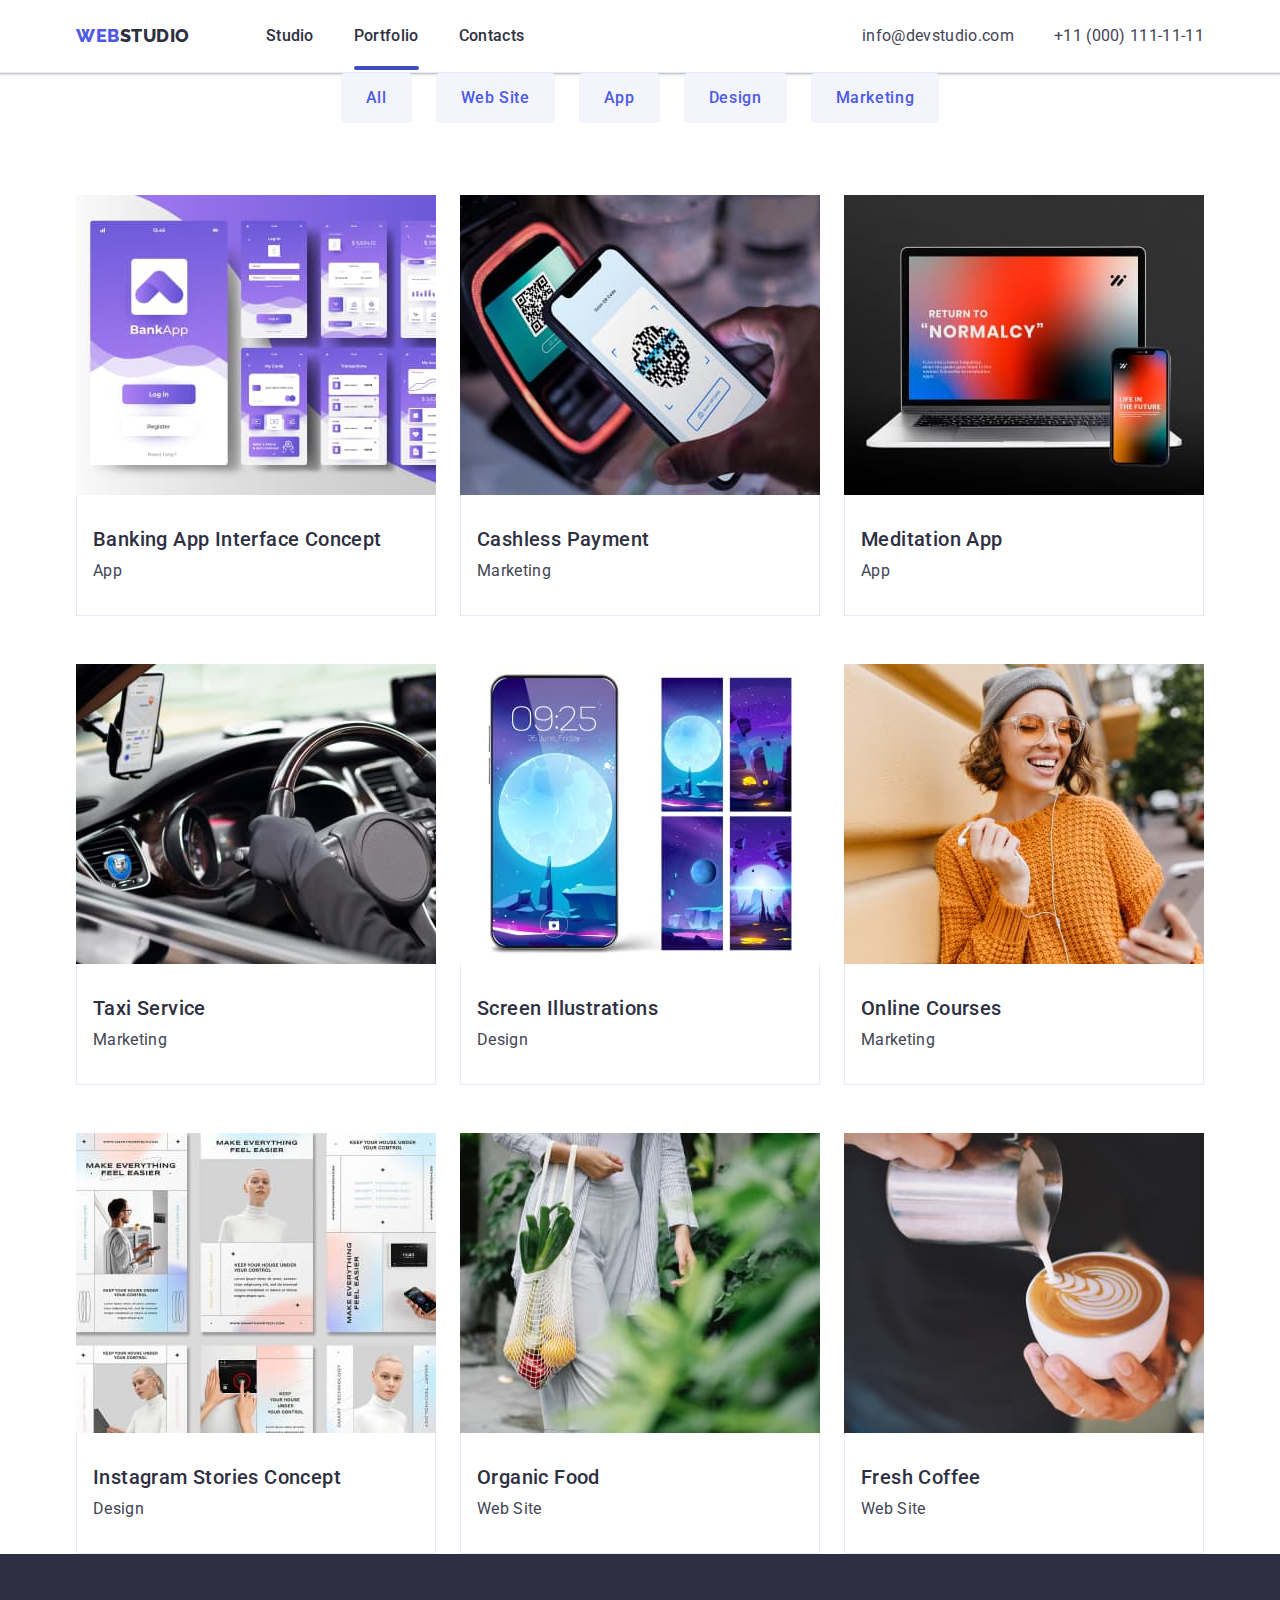
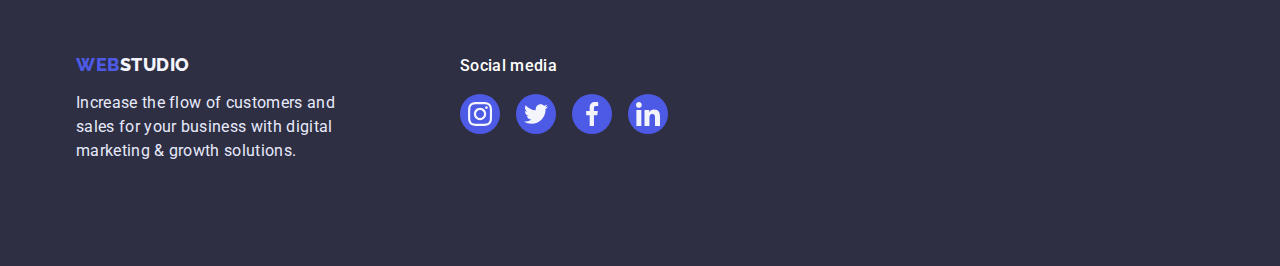
==== commit 7bbfa452: "Port4" ====
--- a/portfolio.html
+++ b/portfolio.html
@@ -23,9 +23,9 @@
                     <nav class="header-nav">
                         <a class="logo-web link" href="./index.html"> Web<span class="logo-studio link">Studio</span></a>
                         <ul class="menu list">
-                            <li class="menu-item"><a class="menu-link link nav-link" href="./index.html">Studio</a></li>
-                            <li class="menu-item"><a class="menu-link link actual-link nav-link" href="./portfolio.html">Portfolio</a></li>
-                            <li class="menu-item"><a class="menu-link link nav-link" href="">Contacts</a></li>
+                            <li class="menu-item"><a class="menu-link link" href="./index.html">Studio</a></li>
+                            <li class="menu-item"><a class="menu-link link actual-link actual" href="./portfolio.html">Portfolio</a></li>
+                            <li class="menu-item"><a class="menu-link link" href="">Contacts</a></li>
                         </ul>
                     </nav>
                     
--- a/css/styles.css
+++ b/css/styles.css
@@ -92,20 +92,7 @@
   padding-bottom: 24px;
 }
 
-.nav-link {
-padding: 24px 0 24px 0;
-position: relative;
-transition-property: color;
-transition-duration: var(--transition-duration);
-transition-timing-function: var(--transition-function);
-}
-
-.nav-link:hover,
-.nav-link:focus {
-  color: var(--button-bg-hover);
-}
-
-.actual-link::after {
+.actual::after {
   position: absolute;
   content: '';
   display: block;
@@ -115,7 +102,12 @@
   height: 4px;
   left: 0;
   bottom: -1px;
-  color: #404BBF;
+}
+
+.actual-link {
+  padding: 24px 0 24px 0;
+  position: relative;
+  color: #404bbf;
 }
 
 .menu-link {
@@ -125,16 +117,19 @@
   font-size: 16px;
   line-height: 1.5;
   letter-spacing: 0.02em;
-  color: var(--title-color); 
+  color: var(--title-color);
+  padding-top: 24px;
+  padding-bottom: 24px;
   transition-property: color;
   transition-duration: var(--transition-duration);
   transition-timing-function: var(--transition-function);
-  }
+}
 
  .menu-link:hover,
  .menu-link:focus {
-     color: var(--button-bg-hover);
+color: var(--button-bg-hover)
  }
+
 
  .contacts {
      font-style: normal;
@@ -652,20 +647,25 @@
   font-size: 16px;
   line-height: 24px;
   letter-spacing: 0.02em;
-  padding-top: 40px;
-  padding-left: 32px;
-  padding-right: 32px;
+  padding: 40px 32px;
   top: 0;
   left: 0;
+  height: 100%;
   color: rgba(244, 244, 253, 1);
   background: var(--iris);
+  position: absolute;
   width: 100%;
   height: 100%;
   overflow: auto;
-  transform: translate(0px, 100%);
+  transform: translateY(100%);
   transition-property: transform;
   transition-duration: var(--transition-duration);
   transition-timing-function: var(--transition-function);
+}
+
+.portfolio-link:hover .overlay,
+.portfolio-link:focus .overlay {
+transform: translate(0%);
 }
 
 .filter-button {
@@ -700,7 +700,11 @@
   color: var(--iris); 
   background: var(--button-bg);
   border: 1px solid transparent;
-        }
+  transition:  color 250ms cubic-bezier(0.4, 0, 0.2, 1), 
+  background-color 250ms cubic-bezier(0.4, 0, 0.2, 1), 
+  border-color 250ms cubic-bezier(0.4, 0, 0.2, 1), 
+  box-shadow 250ms cubic-bezier(0.4, 0, 0.2, 1);
+}
 
 .portfolio-btn:hover,
 .portfolio-btn:focus {
